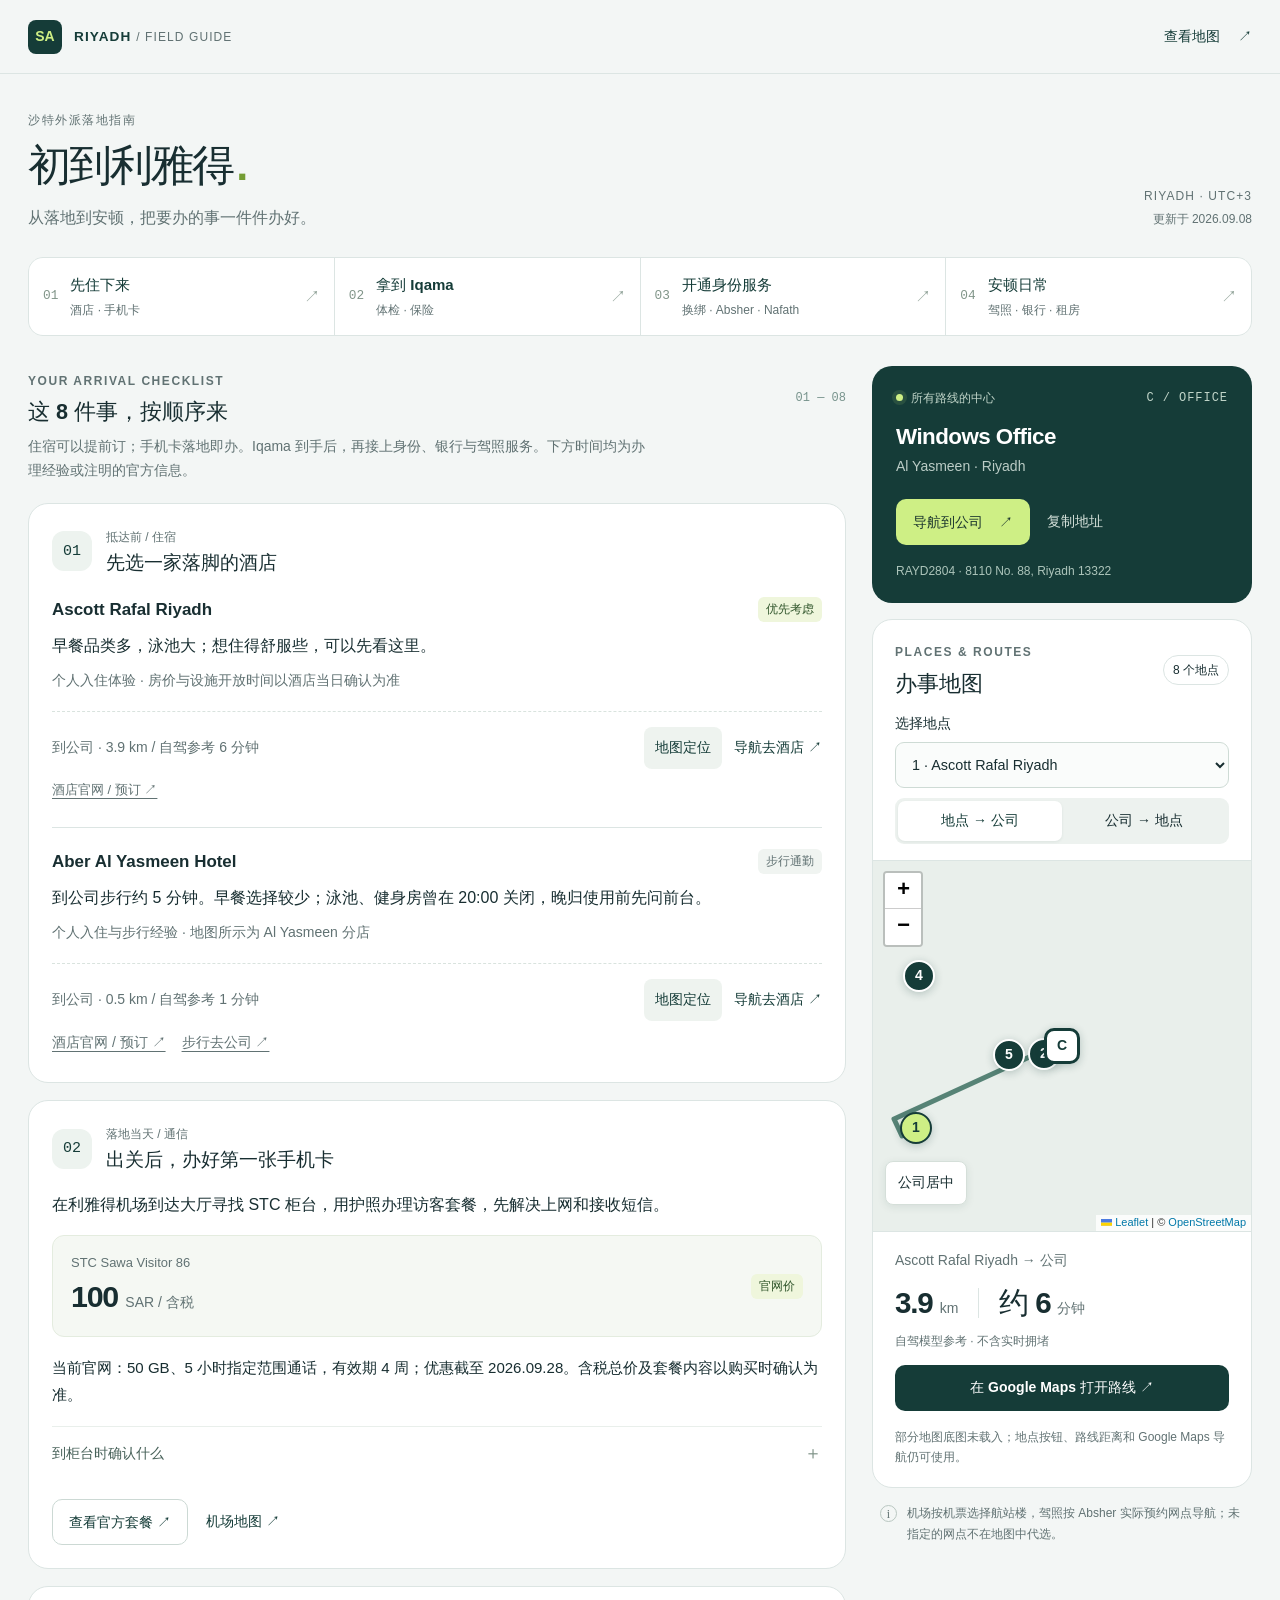
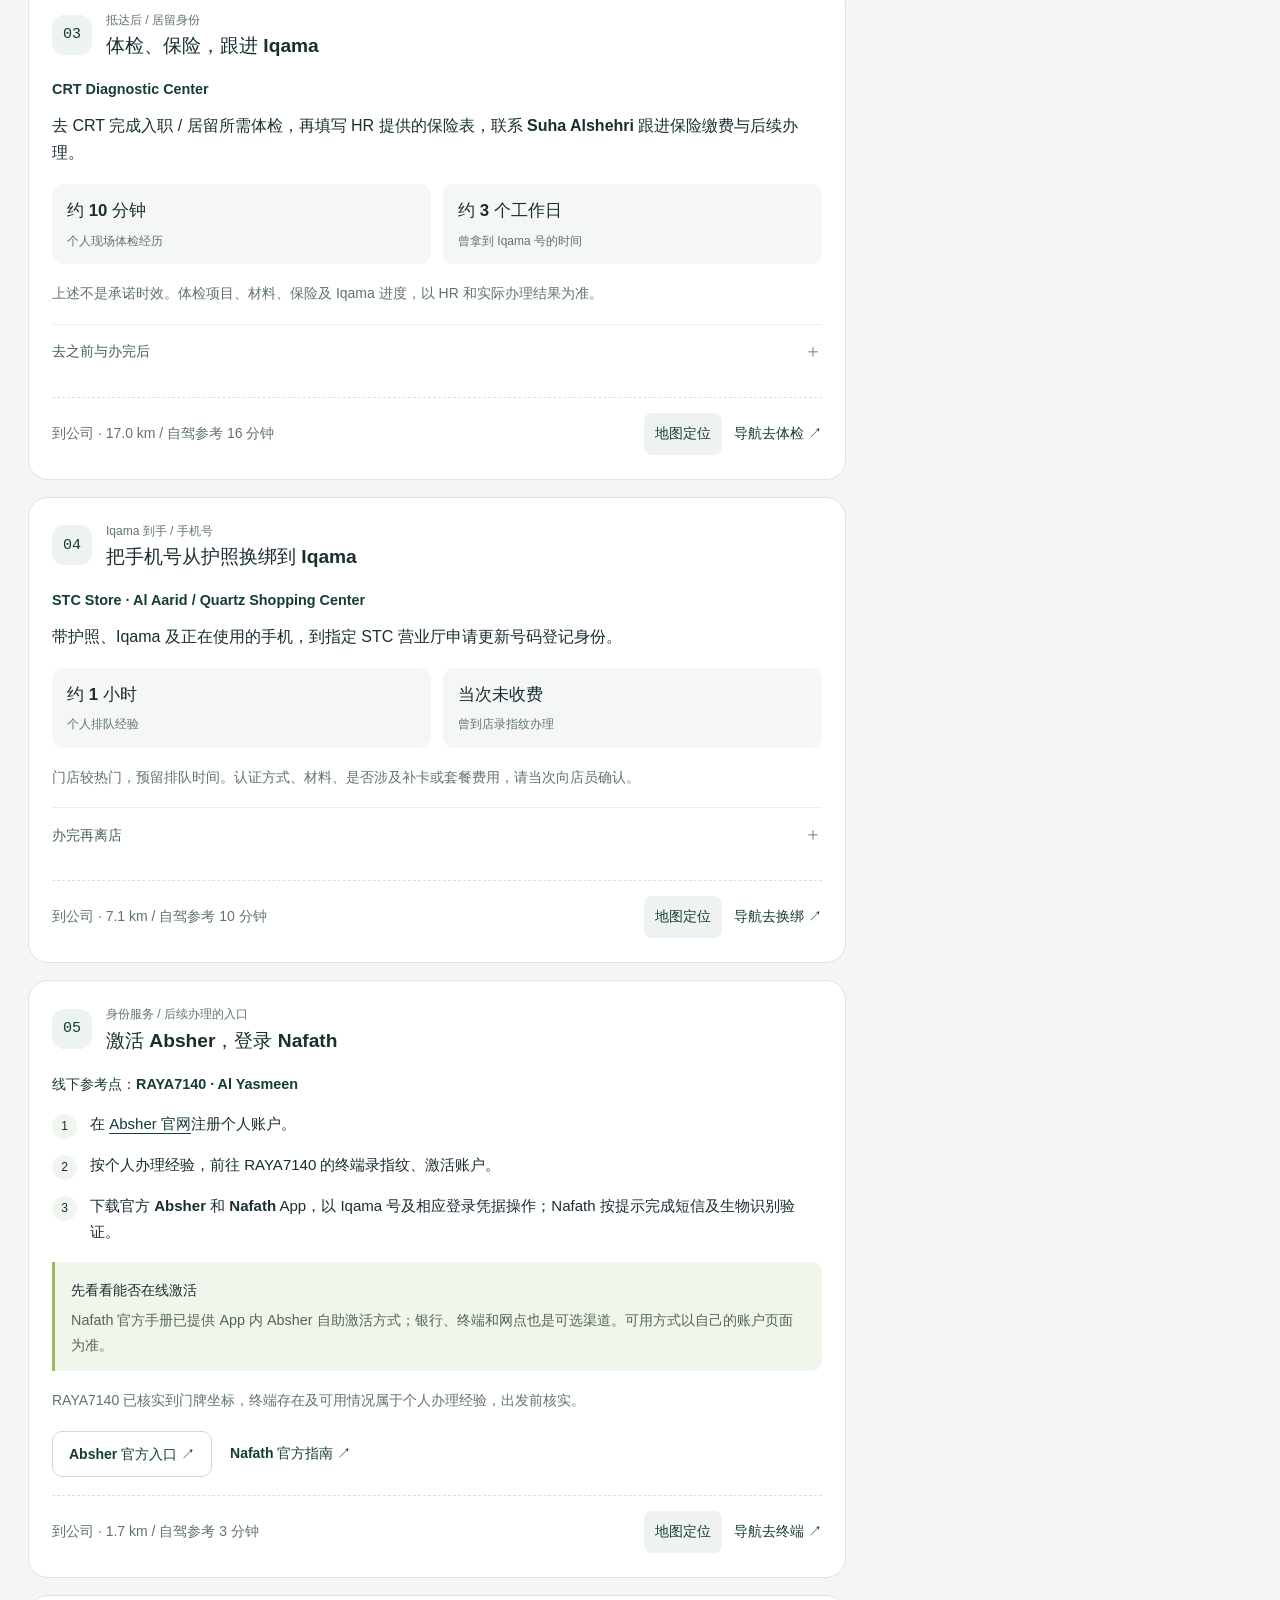
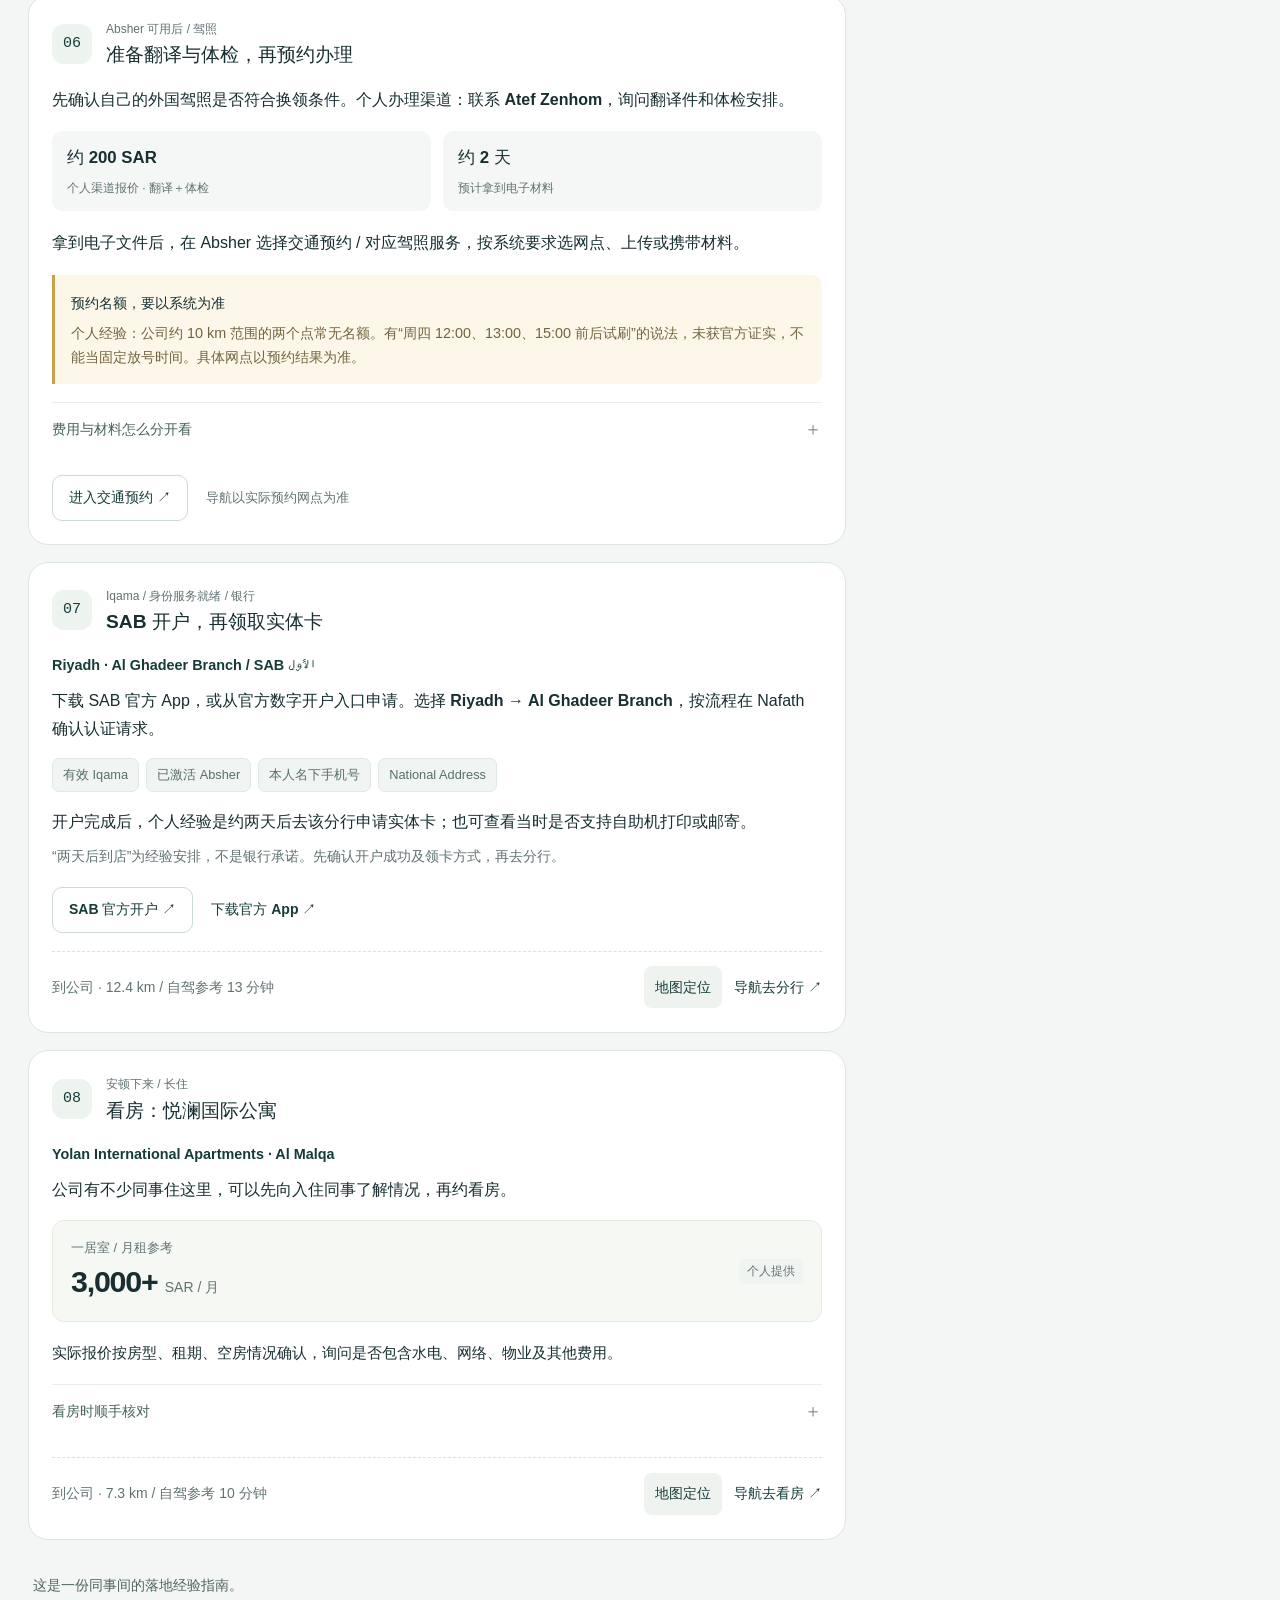
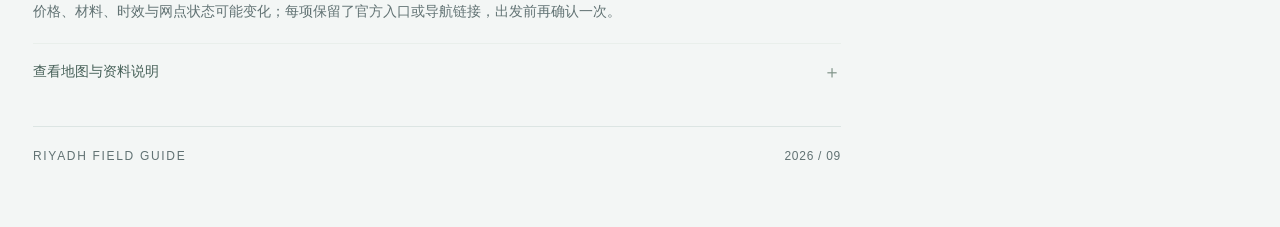
==== saudi-guide/index.html @ 23e387a3 "Add mobile-first Saudi arrival guide with office-centered navigation" ====
<!doctype html>
<html lang="zh-CN">
<head>
  <meta charset="utf-8">
  <meta name="viewport" content="width=device-width, initial-scale=1, viewport-fit=cover">
  <meta name="theme-color" content="#153c38">
  <meta name="description" content="初到利雅得，外派落地办事指南。以 Windows Office 为中心，查酒店、手机卡、Iqama、Absher、驾照、银行和租房，点开地图即可导航。">
  <title>初到利雅得 · 沙特外派落地指南</title>
  <link rel="stylesheet" href="./vendor/leaflet.css">
  <link rel="stylesheet" href="./styles.css?v=20260908a">
  <script src="./vendor/leaflet.js" defer></script>
  <script src="./app.js?v=20260908a" defer></script>
</head>
<body>
  <a class="skip-link" href="#guide">跳到办事清单</a>
  <header class="site-header">
    <a class="brand" href="#top"><span class="brand-mark" aria-hidden="true">SA</span><span>RIYADH <span class="brand-light">/ FIELD GUIDE</span></span></a>
    <a class="header-link" href="#map-section">查看地图 <span aria-hidden="true">↗</span></a>
  </header>

  <main id="top" class="page">
    <div class="page-heading">
      <div><p class="eyebrow">沙特外派落地指南</p><h1>初到利雅得<span class="title-dot">.</span></h1><p class="intro">从落地到安顿，把要办的事一件件办好。</p></div>
      <p class="edition"><span>RIYADH · UTC+3</span><br>更新于 2026.09.08</p>
    </div>

    <nav class="journey" aria-label="按办理阶段跳转">
      <a href="#hotels"><span class="phase-number">01</span><span><strong>先住下来</strong><small>酒店 · 手机卡</small></span><span aria-hidden="true">↗</span></a>
      <a href="#iqama"><span class="phase-number">02</span><span><strong>拿到 Iqama</strong><small>体检 · 保险</small></span><span aria-hidden="true">↗</span></a>
      <a href="#sim"><span class="phase-number">03</span><span><strong>开通身份服务</strong><small>换绑 · Absher · Nafath</small></span><span aria-hidden="true">↗</span></a>
      <a href="#license"><span class="phase-number">04</span><span><strong>安顿日常</strong><small>驾照 · 银行 · 租房</small></span><span aria-hidden="true">↗</span></a>
    </nav>

    <div class="workspace">
      <aside class="map-column" aria-label="地点和导航">
        <section id="office" class="office-card">
          <div class="office-top"><span class="office-label"><span class="office-beacon" aria-hidden="true"></span>所有路线的中心</span><span class="office-code">C / OFFICE</span></div>
          <h2>Windows Office</h2>
          <p>Al Yasmeen · Riyadh</p>
          <div class="office-actions"><a class="button button-lime" href="https://www.google.com/maps/dir/?api=1&amp;destination=24.821698,46.6516289&amp;travelmode=driving" target="_blank" rel="noopener">导航到公司 <span aria-hidden="true">↗</span></a><button class="office-copy" type="button" data-copy-office>复制地址</button></div>
          <p class="office-address">RAYD2804 · 8110 No. 88, Riyadh 13322</p>
        </section>

        <section id="map-section" class="map-panel">
          <div class="section-head"><div><p class="eyebrow">PLACES & ROUTES</p><h2>办事地图</h2></div><span class="pill">8 个地点</span></div>
          <div class="route-controls">
            <label for="place-select">选择地点</label>
            <select id="place-select">
              <option value="ascott">1 · Ascott Rafal Riyadh</option><option value="aber">2 · Aber Al Yasmeen Hotel</option><option value="crt">3 · CRT Diagnostic Center</option><option value="stc">4 · STC Al Aarid 营业厅</option><option value="absher">5 · Absher 终端 / RAYA7140</option><option value="sab">6 · SAB Al Ghadeer Branch</option><option value="yolan">7 · 悦澜国际公寓</option>
            </select>
            <div class="direction-switch" role="group" aria-label="路线方向"><button type="button" data-direction="toOffice" aria-pressed="true">地点 → 公司</button><button type="button" data-direction="fromOffice" aria-pressed="false">公司 → 地点</button></div>
          </div>
          <div class="map-wrap"><div id="map" role="region" aria-label="利雅得办事地点交互地图"><p class="map-fallback">地图正在载入。也可使用下方事项的 Google Maps 导航按钮。</p></div><button type="button" id="map-reset" class="map-reset" aria-label="地图回到公司中心">公司居中</button><button type="button" id="map-drag" class="map-drag" aria-pressed="false">开启地图拖动</button></div>
          <div id="route-detail" class="route-detail" aria-live="polite"><p class="route-caption">Ascott Rafal Riyadh → 公司</p><div class="route-stats"><strong>3.9 <small>km</small></strong><span class="stat-divider"></span><strong>约 6 <small>分钟</small></strong></div><p class="route-model">自驾模型参考 · 不含实时拥堵</p><a class="button button-dark full-width" id="route-link" href="https://www.google.com/maps/dir/?api=1&amp;origin=24.808857,46.626529&amp;destination=24.821698,46.6516289&amp;travelmode=driving" target="_blank" rel="noopener">在 Google Maps 打开路线 ↗</a></div>
          <p class="map-help" id="map-help">点编号可选地点并导航。手机上默认单指上下滑动页面，点“开启地图拖动”后可平移地图。出发前查看实时车程和营业时间。</p>
        </section>
        <div class="map-note"><span aria-hidden="true">i</span><p>机场按机票选择航站楼，驾照按 Absher 实际预约网点导航；未指定的网点不在地图中代选。</p></div>
      </aside>

      <section class="guide-column" id="guide" aria-label="落地办事清单">
        <div class="guide-heading"><div><p class="eyebrow">YOUR ARRIVAL CHECKLIST</p><h2>这 8 件事，按顺序来</h2></div><span class="guide-counter">01 — 08</span></div>
        <p class="guide-note">住宿可以提前订；手机卡落地即办。Iqama 到手后，再接上身份、银行与驾照服务。下方时间均为办理经验或注明的官方信息。</p>

        <article id="hotels" class="task-card">
          <div class="task-title"><span class="task-number">01</span><div><span class="task-stage">抵达前 / 住宿</span><h3>先选一家落脚的酒店</h3></div></div>
          <div class="hotel-option"><div class="place-heading"><h4>Ascott Rafal Riyadh</h4><span class="tag green">优先考虑</span></div><p>早餐品类多，泳池大；想住得舒服些，可以先看这里。</p><p class="experience">个人入住体验 · 房价与设施开放时间以酒店当日确认为准</p><div class="place-footer"><span class="distance" data-distance="ascott">到公司 · 3.9 km / 参考 6 分钟</span><div class="place-buttons"><button type="button" class="map-button" data-map="ascott">地图定位</button><a class="nav-link" data-nav="ascott" href="https://www.google.com/maps/dir/?api=1&amp;origin=24.821698,46.6516289&amp;destination=24.808857,46.626529&amp;travelmode=driving" target="_blank" rel="noopener">导航去酒店 ↗</a></div></div><a class="source-link" href="https://www.discoverasr.com/en/ascott-the-residence/saudi-arabia/ascott-rafal-olaya-riyadh" target="_blank" rel="noopener">酒店官网 / 预订 ↗</a></div>
          <div class="hotel-option"><div class="place-heading"><h4>Aber Al Yasmeen Hotel</h4><span class="tag">步行通勤</span></div><p>到公司步行约 5 分钟。早餐选择较少；泳池、健身房曾在 20:00 关闭，晚归使用前先问前台。</p><p class="experience">个人入住与步行经验 · 地图所示为 Al Yasmeen 分店</p><div class="place-footer"><span class="distance" data-distance="aber">到公司 · 0.5 km / 参考 1 分钟</span><div class="place-buttons"><button type="button" class="map-button" data-map="aber">地图定位</button><a class="nav-link" data-nav="aber" href="https://www.google.com/maps/dir/?api=1&amp;origin=24.821698,46.6516289&amp;destination=24.8204539,46.6484943&amp;travelmode=driving" target="_blank" rel="noopener">导航去酒店 ↗</a></div></div><div class="inline-links"><a class="source-link" href="https://boudl.com/en/hotel/aber-al-yasmin-hotel" target="_blank" rel="noopener">酒店官网 / 预订 ↗</a><a class="source-link" href="https://www.google.com/maps/dir/?api=1&amp;origin=24.8204539,46.6484943&amp;destination=24.821698,46.6516289&amp;travelmode=walking" target="_blank" rel="noopener">步行去公司 ↗</a></div></div>
        </article>

        <article id="arrival" class="task-card">
          <div class="task-title"><span class="task-number">02</span><div><span class="task-stage">落地当天 / 通信</span><h3>出关后，办好第一张手机卡</h3></div></div>
          <p>在利雅得机场到达大厅寻找 STC 柜台，用护照办理访客套餐，先解决上网和接收短信。</p>
          <div class="price-strip"><div><small>STC Sawa Visitor 86</small><strong>100 <span>SAR / 含税</span></strong></div><span class="tag green">官网价</span></div>
          <p class="compact">当前官网：50 GB、5 小时指定范围通话，有效期 4 周；优惠截至 2026.09.28。含税总价及套餐内容以购买时确认为准。</p>
          <details><summary>到柜台时确认什么<span aria-hidden="true">＋</span></summary><div class="detail-body"><ul><li>确认套餐含税总价、有效期和开通时间。</li><li>现场测试上网、短信，保存号码及办理凭证。</li><li>机场柜台位置按实际到达航站楼确认；拿到 Iqama 后还要更新号码登记身份。</li></ul></div></details>
          <div class="card-actions"><a class="button button-outline" href="https://www.stc.com.sa/en/personal/mobile/packages/sawa-ziyara.html" target="_blank" rel="noopener">查看官方套餐 ↗</a><a class="text-link" href="https://www.google.com/maps/search/?api=1&amp;query=King+Khalid+International+Airport" target="_blank" rel="noopener">机场地图 ↗</a></div>
        </article>

        <article id="iqama" class="task-card">
          <div class="task-title"><span class="task-number">03</span><div><span class="task-stage">抵达后 / 居留身份</span><h3>体检、保险，跟进 Iqama</h3></div></div>
          <p class="place-kicker">CRT Diagnostic Center</p>
          <p>去 CRT 完成入职 / 居留所需体检，再填写 HR 提供的保险表，联系 <strong>Suha Alshehri</strong> 跟进保险缴费与后续办理。</p>
          <div class="fact-row"><span><strong>约 10 分钟</strong><small>个人现场体检经历</small></span><span><strong>约 3 个工作日</strong><small>曾拿到 Iqama 号的时间</small></span></div>
          <p class="experience">上述不是承诺时效。体检项目、材料、保险及 Iqama 进度，以 HR 和实际办理结果为准。</p>
          <details><summary>去之前与办完后<span aria-hidden="true">＋</span></summary><div class="detail-body"><ul><li>向 HR 确认指定机构、所需证件及是否有检查前准备要求。</li><li>提交 HR 的保险表后，确认保险缴费与信息登记已完成。</li><li>跟进 Iqama 号码，后续手机号换绑、身份 App、开户都需要它。</li></ul></div></details>
          <div class="place-footer"><span class="distance" data-distance="crt">到公司 · 17.0 km / 参考 16 分钟</span><div class="place-buttons"><button type="button" class="map-button" data-map="crt">地图定位</button><a class="nav-link" data-nav="crt" href="https://www.google.com/maps/dir/?api=1&amp;origin=24.821698,46.6516289&amp;destination=24.7009994,46.6675541&amp;travelmode=driving" target="_blank" rel="noopener">导航去体检 ↗</a></div></div>
        </article>

        <article id="sim" class="task-card">
          <div class="task-title"><span class="task-number">04</span><div><span class="task-stage">Iqama 到手 / 手机号</span><h3>把手机号从护照换绑到 Iqama</h3></div></div>
          <p class="place-kicker">STC Store · Al Aarid / Quartz Shopping Center</p>
          <p>带护照、Iqama 及正在使用的手机，到指定 STC 营业厅申请更新号码登记身份。</p>
          <div class="fact-row"><span><strong>约 1 小时</strong><small>个人排队经验</small></span><span><strong>当次未收费</strong><small>曾到店录指纹办理</small></span></div>
          <p class="experience">门店较热门，预留排队时间。认证方式、材料、是否涉及补卡或套餐费用，请当次向店员确认。</p>
          <details><summary>办完再离店<span aria-hidden="true">＋</span></summary><div class="detail-body"><p>请店员确认原号码已登记到本人 Iqama，并核对原套餐及余额如何保留，测试短信与上网。此网点来自提供的原始地图链接。</p><a class="source-link" href="https://maps.app.goo.gl/fMdSStBDotpZMWPW6?g_st=ic" target="_blank" rel="noopener">查看指定 STC 门店 ↗</a></div></details>
          <div class="place-footer"><span class="distance" data-distance="stc">到公司 · 7.1 km / 参考 10 分钟</span><div class="place-buttons"><button type="button" class="map-button" data-map="stc">地图定位</button><a class="nav-link" data-nav="stc" href="https://www.google.com/maps/dir/?api=1&amp;origin=24.821698,46.6516289&amp;destination=24.8326,46.626995&amp;travelmode=driving" target="_blank" rel="noopener">导航去换绑 ↗</a></div></div>
        </article>

        <article id="identity" class="task-card">
          <div class="task-title"><span class="task-number">05</span><div><span class="task-stage">身份服务 / 后续办理的入口</span><h3>激活 Absher，登录 Nafath</h3></div></div>
          <p class="place-kicker">线下参考点：RAYA7140 · Al Yasmeen</p>
          <ol class="mini-steps"><li><span>1</span><p>在 <a href="https://www.absher.sa/" target="_blank" rel="noopener">Absher 官网</a>注册个人账户。</p></li><li><span>2</span><p>按个人办理经验，前往 RAYA7140 的终端录指纹、激活账户。</p></li><li><span>3</span><p>下载官方 <strong>Absher</strong> 和 <strong>Nafath</strong> App，以 Iqama 号及相应登录凭据操作；Nafath 按提示完成短信及生物识别验证。</p></li></ol>
          <div class="callout"><strong>先看看能否在线激活</strong><p>Nafath 官方手册已提供 App 内 Absher 自助激活方式；银行、终端和网点也是可选渠道。可用方式以自己的账户页面为准。</p></div>
          <p class="experience">RAYA7140 已核实到门牌坐标，终端存在及可用情况属于个人办理经验，出发前核实。</p>
          <div class="card-actions"><a class="button button-outline" href="https://www.absher.sa/" target="_blank" rel="noopener">Absher 官方入口 ↗</a><a class="text-link" href="https://www.iam.gov.sa/guides/userGuideEn.pdf" target="_blank" rel="noopener">Nafath 官方指南 ↗</a></div>
          <div class="place-footer"><span class="distance" data-distance="absher">到公司 · 1.7 km / 参考 3 分钟</span><div class="place-buttons"><button type="button" class="map-button" data-map="absher">地图定位</button><a class="nav-link" data-nav="absher" href="https://www.google.com/maps/dir/?api=1&amp;origin=24.821698,46.6516289&amp;destination=24.8201772,46.6425409&amp;travelmode=driving" target="_blank" rel="noopener">导航去终端 ↗</a></div></div>
        </article>

        <article id="license" class="task-card">
          <div class="task-title"><span class="task-number">06</span><div><span class="task-stage">Absher 可用后 / 驾照</span><h3>准备翻译与体检，再预约办理</h3></div></div>
          <p>先确认自己的外国驾照是否符合换领条件。个人办理渠道：联系 <strong>Atef Zenhom</strong>，询问翻译件和体检安排。</p>
          <div class="fact-row"><span><strong>约 200 SAR</strong><small>个人渠道报价 · 翻译＋体检</small></span><span><strong>约 2 天</strong><small>预计拿到电子材料</small></span></div>
          <p>拿到电子文件后，在 Absher 选择交通预约 / 对应驾照服务，按系统要求选网点、上传或携带材料。</p>
          <div class="callout amber"><strong>预约名额，要以系统为准</strong><p>个人经验：公司约 10 km 范围的两个点常无名额。有“周四 12:00、13:00、15:00 前后试刷”的说法，<strong>未获官方证实</strong>，不能当固定放号时间。具体网点以预约结果为准。</p></div>
          <details><summary>费用与材料怎么分开看<span aria-hidden="true">＋</span></summary><div class="detail-body"><ul><li>私家车驾照政府年费为 40 SAR，2 年期为 80 SAR；与翻译、体检费用分开。</li><li>可通过 SAB 的政府缴费渠道按实际账单缴纳；服务、证件号和年期核对无误后再付。</li><li>翻译机构是否被认可、是否需考试及材料有效期，向受理网点确认。200 SAR / 2 天是个人渠道信息，不是官方统一收费或时限。</li></ul><a class="source-link" href="https://www.moi.gov.sa/wps/wcm/connect/d7325b50-34ac-4bcc-a842-5eafacb4a8c6/rt_policy.pdf?CVID=lDGuFnz&amp;MOD=AJPERES" target="_blank" rel="noopener">内政部官方驾照费表 ↗</a></div></details>
          <div class="card-actions"><a class="button button-outline" href="https://www.absher.sa/wps/portal/traffic/Home/tf-book-appointment/" target="_blank" rel="noopener">进入交通预约 ↗</a><span class="minor">导航以实际预约网点为准</span></div>
        </article>

        <article id="bank" class="task-card">
          <div class="task-title"><span class="task-number">07</span><div><span class="task-stage">Iqama / 身份服务就绪 / 银行</span><h3>SAB 开户，再领取实体卡</h3></div></div>
          <p class="place-kicker">Riyadh · Al Ghadeer Branch / SAB الأول</p>
          <p>下载 SAB 官方 App，或从官方数字开户入口申请。选择 <strong>Riyadh → Al Ghadeer Branch</strong>，按流程在 Nafath 确认认证请求。</p>
          <div class="requirements"><span>有效 Iqama</span><span>已激活 Absher</span><span>本人名下手机号</span><span>National Address</span></div>
          <p>开户完成后，个人经验是约两天后去该分行申请实体卡；也可查看当时是否支持自助机打印或邮寄。</p>
          <p class="experience">“两天后到店”为经验安排，不是银行承诺。先确认开户成功及领卡方式，再去分行。</p>
          <div class="card-actions"><a class="button button-outline" href="https://www.sab.com/en/personal/ways-to-bank/e-account-opening/" target="_blank" rel="noopener">SAB 官方开户 ↗</a><a class="text-link" href="https://www.sab.com/en/personal/ways-to-bank/sab-mobile/" target="_blank" rel="noopener">下载官方 App ↗</a></div>
          <div class="place-footer"><span class="distance" data-distance="sab">到公司 · 12.4 km / 参考 13 分钟</span><div class="place-buttons"><button type="button" class="map-button" data-map="sab">地图定位</button><a class="nav-link" data-nav="sab" href="https://www.google.com/maps/dir/?api=1&amp;origin=24.821698,46.6516289&amp;destination=24.7788942,46.6633405&amp;travelmode=driving" target="_blank" rel="noopener">导航去分行 ↗</a></div></div>
        </article>

        <article id="rent" class="task-card">
          <div class="task-title"><span class="task-number">08</span><div><span class="task-stage">安顿下来 / 长住</span><h3>看房：悦澜国际公寓</h3></div></div>
          <p class="place-kicker">Yolan International Apartments · Al Malqa</p>
          <p>公司有不少同事住这里，可以先向入住同事了解情况，再约看房。</p>
          <div class="price-strip"><div><small>一居室 / 月租参考</small><strong>3,000+ <span>SAR / 月</span></strong></div><span class="tag">个人提供</span></div>
          <p class="compact">实际报价按房型、租期、空房情况确认，询问是否包含水电、网络、物业及其他费用。</p>
          <details><summary>看房时顺手核对<span aria-hidden="true">＋</span></summary><div class="detail-body"><p>看真实房间与通勤路线；确认押金、付款周期、退租规则和维修联系人。可先向住在这里的同事了解使用体验。</p></div></details>
          <div class="place-footer"><span class="distance" data-distance="yolan">到公司 · 7.3 km / 参考 10 分钟</span><div class="place-buttons"><button type="button" class="map-button" data-map="yolan">地图定位</button><a class="nav-link" data-nav="yolan" href="https://www.google.com/maps/dir/?api=1&amp;origin=24.821698,46.6516289&amp;destination=24.803,46.59625&amp;travelmode=driving" target="_blank" rel="noopener">导航去看房 ↗</a></div></div>
        </article>

        <footer class="guide-footer"><p><strong>这是一份同事间的落地经验指南。</strong><br>价格、材料、时效与网点状态可能变化；每项保留了官方入口或导航链接，出发前再确认一次。</p><details><summary>查看地图与资料说明<span aria-hidden="true">＋</span></summary><div class="detail-body"><p>地点根据提供的 Google Maps 收藏、STC 原始链接、酒店及银行官方资料核实。公司使用 Windows Office 收藏实体位置，并非旧团建出发定位。</p><p>距离与路线基于 OpenStreetMap / OSRM，于 2026.09.08 计算；为道路模型参考，不是 Google 实时交通数据，不含排队、停车和进出建筑时间。道路单行和掉头会导致往返距离不同。</p><p>机场航站楼与驾照预约网点尚未指定，因此保留对应查询入口。</p><div class="inline-links"><a href="https://www.openstreetmap.org/copyright" target="_blank" rel="noopener">OpenStreetMap</a><a href="https://project-osrm.org/" target="_blank" rel="noopener">OSRM</a><a href="https://www.sab.com/en/personal/ways-to-bank/handicap-branches/" target="_blank" rel="noopener">SAB 分行资料</a></div></div></details><p class="footer-sign">RIYADH FIELD GUIDE <span>2026 / 09</span></p></footer>
      </section>
    </div>
  </main>
  <nav class="mobile-dock" aria-label="手机快捷导航"><a href="#guide"><span aria-hidden="true">≡</span>办事清单</a><a href="#map-section"><span aria-hidden="true">⌖</span>地点地图</a><a href="https://www.google.com/maps/dir/?api=1&amp;destination=24.821698,46.6516289&amp;travelmode=driving" target="_blank" rel="noopener"><span aria-hidden="true">↗</span>导航回公司</a></nav>
  <div id="toast" class="toast" role="status" hidden></div>
</body>
</html>
---- saudi-guide/vendor/leaflet.css ----
/* required styles */

.leaflet-pane,
.leaflet-tile,
.leaflet-marker-icon,
.leaflet-marker-shadow,
.leaflet-tile-container,
.leaflet-pane > svg,
.leaflet-pane > canvas,
.leaflet-zoom-box,
.leaflet-image-layer,
.leaflet-layer {
	position: absolute;
	left: 0;
	top: 0;
	}
.leaflet-container {
	overflow: hidden;
	}
.leaflet-tile,
.leaflet-marker-icon,
.leaflet-marker-shadow {
	-webkit-user-select: none;
	   -moz-user-select: none;
	        user-select: none;
	  -webkit-user-drag: none;
	}
/* Prevents IE11 from highlighting tiles in blue */
.leaflet-tile::selection {
	background: transparent;
}
/* Safari renders non-retina tile on retina better with this, but Chrome is worse */
.leaflet-safari .leaflet-tile {
	image-rendering: -webkit-optimize-contrast;
	}
/* hack that prevents hw layers "stretching" when loading new tiles */
.leaflet-safari .leaflet-tile-container {
	width: 1600px;
	height: 1600px;
	-webkit-transform-origin: 0 0;
	}
.leaflet-marker-icon,
.leaflet-marker-shadow {
	display: block;
	}
/* .leaflet-container svg: reset svg max-width decleration shipped in Joomla! (joomla.org) 3.x */
/* .leaflet-container img: map is broken in FF if you have max-width: 100% on tiles */
.leaflet-container .leaflet-overlay-pane svg {
	max-width: none !important;
	max-height: none !important;
	}
.leaflet-container .leaflet-marker-pane img,
.leaflet-container .leaflet-shadow-pane img,
.leaflet-container .leaflet-tile-pane img,
.leaflet-container img.leaflet-image-layer,
.leaflet-container .leaflet-tile {
	max-width: none !important;
	max-height: none !important;
	width: auto;
	padding: 0;
	}

.leaflet-container img.leaflet-tile {
	/* See: https://bugs.chromium.org/p/chromium/issues/detail?id=600120 */
	mix-blend-mode: plus-lighter;
}

.leaflet-container.leaflet-touch-zoom {
	-ms-touch-action: pan-x pan-y;
	touch-action: pan-x pan-y;
	}
.leaflet-container.leaflet-touch-drag {
	-ms-touch-action: pinch-zoom;
	/* Fallback for FF which doesn't support pinch-zoom */
	touch-action: none;
	touch-action: pinch-zoom;
}
.leaflet-container.leaflet-touch-drag.leaflet-touch-zoom {
	-ms-touch-action: none;
	touch-action: none;
}
.leaflet-container {
	-webkit-tap-highlight-color: transparent;
}
.leaflet-container a {
	-webkit-tap-highlight-color: rgba(51, 181, 229, 0.4);
}
.leaflet-tile {
	filter: inherit;
	visibility: hidden;
	}
.leaflet-tile-loaded {
	visibility: inherit;
	}
.leaflet-zoom-box {
	width: 0;
	height: 0;
	-moz-box-sizing: border-box;
	     box-sizing: border-box;
	z-index: 800;
	}
/* workaround for https://bugzilla.mozilla.org/show_bug.cgi?id=888319 */
.leaflet-overlay-pane svg {
	-moz-user-select: none;
	}

.leaflet-pane         { z-index: 400; }

.leaflet-tile-pane    { z-index: 200; }
.leaflet-overlay-pane { z-index: 400; }
.leaflet-shadow-pane  { z-index: 500; }
.leaflet-marker-pane  { z-index: 600; }
.leaflet-tooltip-pane   { z-index: 650; }
.leaflet-popup-pane   { z-index: 700; }

.leaflet-map-pane canvas { z-index: 100; }
.leaflet-map-pane svg    { z-index: 200; }

.leaflet-vml-shape {
	width: 1px;
	height: 1px;
	}
.lvml {
	behavior: url(#default#VML);
	display: inline-block;
	position: absolute;
	}


/* control positioning */

.leaflet-control {
	position: relative;
	z-index: 800;
	pointer-events: visiblePainted; /* IE 9-10 doesn't have auto */
	pointer-events: auto;
	}
.leaflet-top,
.leaflet-bottom {
	position: absolute;
	z-index: 1000;
	pointer-events: none;
	}
.leaflet-top {
	top: 0;
	}
.leaflet-right {
	right: 0;
	}
.leaflet-bottom {
	bottom: 0;
	}
.leaflet-left {
	left: 0;
	}
.leaflet-control {
	float: left;
	clear: both;
	}
.leaflet-right .leaflet-control {
	float: right;
	}
.leaflet-top .leaflet-control {
	margin-top: 10px;
	}
.leaflet-bottom .leaflet-control {
	margin-bottom: 10px;
	}
.leaflet-left .leaflet-control {
	margin-left: 10px;
	}
.leaflet-right .leaflet-control {
	margin-right: 10px;
	}


/* zoom and fade animations */

.leaflet-fade-anim .leaflet-popup {
	opacity: 0;
	-webkit-transition: opacity 0.2s linear;
	   -moz-transition: opacity 0.2s linear;
	        transition: opacity 0.2s linear;
	}
.leaflet-fade-anim .leaflet-map-pane .leaflet-popup {
	opacity: 1;
	}
.leaflet-zoom-animated {
	-webkit-transform-origin: 0 0;
	    -ms-transform-origin: 0 0;
	        transform-origin: 0 0;
	}
svg.leaflet-zoom-animated {
	will-change: transform;
}

.leaflet-zoom-anim .leaflet-zoom-animated {
	-webkit-transition: -webkit-transform 0.25s cubic-bezier(0,0,0.25,1);
	   -moz-transition:    -moz-transform 0.25s cubic-bezier(0,0,0.25,1);
	        transition:         transform 0.25s cubic-bezier(0,0,0.25,1);
	}
.leaflet-zoom-anim .leaflet-tile,
.leaflet-pan-anim .leaflet-tile {
	-webkit-transition: none;
	   -moz-transition: none;
	        transition: none;
	}

.leaflet-zoom-anim .leaflet-zoom-hide {
	visibility: hidden;
	}


/* cursors */

.leaflet-interactive {
	cursor: pointer;
	}
.leaflet-grab {
	cursor: -webkit-grab;
	cursor:    -moz-grab;
	cursor:         grab;
	}
.leaflet-crosshair,
.leaflet-crosshair .leaflet-interactive {
	cursor: crosshair;
	}
.leaflet-popup-pane,
.leaflet-control {
	cursor: auto;
	}
.leaflet-dragging .leaflet-grab,
.leaflet-dragging .leaflet-grab .leaflet-interactive,
.leaflet-dragging .leaflet-marker-draggable {
	cursor: move;
	cursor: -webkit-grabbing;
	cursor:    -moz-grabbing;
	cursor:         grabbing;
	}

/* marker & overlays interactivity */
.leaflet-marker-icon,
.leaflet-marker-shadow,
.leaflet-image-layer,
.leaflet-pane > svg path,
.leaflet-tile-container {
	pointer-events: none;
	}

.leaflet-marker-icon.leaflet-interactive,
.leaflet-image-layer.leaflet-interactive,
.leaflet-pane > svg path.leaflet-interactive,
svg.leaflet-image-layer.leaflet-interactive path {
	pointer-events: visiblePainted; /* IE 9-10 doesn't have auto */
	pointer-events: auto;
	}

/* visual tweaks */

.leaflet-container {
	background: #ddd;
	outline-offset: 1px;
	}
.leaflet-container a {
	color: #0078A8;
	}
.leaflet-zoom-box {
	border: 2px dotted #38f;
	background: rgba(255,255,255,0.5);
	}


/* general typography */
.leaflet-container {
	font-family: "Helvetica Neue", Arial, Helvetica, sans-serif;
	font-size: 12px;
	font-size: 0.75rem;
	line-height: 1.5;
	}


/* general toolbar styles */

.leaflet-bar {
	box-shadow: 0 1px 5px rgba(0,0,0,0.65);
	border-radius: 4px;
	}
.leaflet-bar a {
	background-color: #fff;
	border-bottom: 1px solid #ccc;
	width: 26px;
	height: 26px;
	line-height: 26px;
	display: block;
	text-align: center;
	text-decoration: none;
	color: black;
	}
.leaflet-bar a,
.leaflet-control-layers-toggle {
	background-position: 50% 50%;
	background-repeat: no-repeat;
	display: block;
	}
.leaflet-bar a:hover,
.leaflet-bar a:focus {
	background-color: #f4f4f4;
	}
.leaflet-bar a:first-child {
	border-top-left-radius: 4px;
	border-top-right-radius: 4px;
	}
.leaflet-bar a:last-child {
	border-bottom-left-radius: 4px;
	border-bottom-right-radius: 4px;
	border-bottom: none;
	}
.leaflet-bar a.leaflet-disabled {
	cursor: default;
	background-color: #f4f4f4;
	color: #bbb;
	}

.leaflet-touch .leaflet-bar a {
	width: 30px;
	height: 30px;
	line-height: 30px;
	}
.leaflet-touch .leaflet-bar a:first-child {
	border-top-left-radius: 2px;
	border-top-right-radius: 2px;
	}
.leaflet-touch .leaflet-bar a:last-child {
	border-bottom-left-radius: 2px;
	border-bottom-right-radius: 2px;
	}

/* zoom control */

.leaflet-control-zoom-in,
.leaflet-control-zoom-out {
	font: bold 18px 'Lucida Console', Monaco, monospace;
	text-indent: 1px;
	}

.leaflet-touch .leaflet-control-zoom-in, .leaflet-touch .leaflet-control-zoom-out  {
	font-size: 22px;
	}


/* layers control */

.leaflet-control-layers {
	box-shadow: 0 1px 5px rgba(0,0,0,0.4);
	background: #fff;
	border-radius: 5px;
	}
.leaflet-control-layers-toggle {
	background-image: url(images/layers.png);
	width: 36px;
	height: 36px;
	}
.leaflet-retina .leaflet-control-layers-toggle {
	background-image: url(images/layers-2x.png);
	background-size: 26px 26px;
	}
.leaflet-touch .leaflet-control-layers-toggle {
	width: 44px;
	height: 44px;
	}
.leaflet-control-layers .leaflet-control-layers-list,
.leaflet-control-layers-expanded .leaflet-control-layers-toggle {
	display: none;
	}
.leaflet-control-layers-expanded .leaflet-control-layers-list {
	display: block;
	position: relative;
	}
.leaflet-control-layers-expanded {
	padding: 6px 10px 6px 6px;
	color: #333;
	background: #fff;
	}
.leaflet-control-layers-scrollbar {
	overflow-y: scroll;
	overflow-x: hidden;
	padding-right: 5px;
	}
.leaflet-control-layers-selector {
	margin-top: 2px;
	position: relative;
	top: 1px;
	}
.leaflet-control-layers label {
	display: block;
	font-size: 13px;
	font-size: 1.08333em;
	}
.leaflet-control-layers-separator {
	height: 0;
	border-top: 1px solid #ddd;
	margin: 5px -10px 5px -6px;
	}

/* Default icon URLs */
.leaflet-default-icon-path { /* used only in path-guessing heuristic, see L.Icon.Default */
	background-image: url(images/marker-icon.png);
	}


/* attribution and scale controls */

.leaflet-container .leaflet-control-attribution {
	background: #fff;
	background: rgba(255, 255, 255, 0.8);
	margin: 0;
	}
.leaflet-control-attribution,
.leaflet-control-scale-line {
	padding: 0 5px;
	color: #333;
	line-height: 1.4;
	}
.leaflet-control-attribution a {
	text-decoration: none;
	}
.leaflet-control-attribution a:hover,
.leaflet-control-attribution a:focus {
	text-decoration: underline;
	}
.leaflet-attribution-flag {
	display: inline !important;
	vertical-align: baseline !important;
	width: 1em;
	height: 0.6669em;
	}
.leaflet-left .leaflet-control-scale {
	margin-left: 5px;
	}
.leaflet-bottom .leaflet-control-scale {
	margin-bottom: 5px;
	}
.leaflet-control-scale-line {
	border: 2px solid #777;
	border-top: none;
	line-height: 1.1;
	padding: 2px 5px 1px;
	white-space: nowrap;
	-moz-box-sizing: border-box;
	     box-sizing: border-box;
	background: rgba(255, 255, 255, 0.8);
	text-shadow: 1px 1px #fff;
	}
.leaflet-control-scale-line:not(:first-child) {
	border-top: 2px solid #777;
	border-bottom: none;
	margin-top: -2px;
	}
.leaflet-control-scale-line:not(:first-child):not(:last-child) {
	border-bottom: 2px solid #777;
	}

.leaflet-touch .leaflet-control-attribution,
.leaflet-touch .leaflet-control-layers,
.leaflet-touch .leaflet-bar {
	box-shadow: none;
	}
.leaflet-touch .leaflet-control-layers,
.leaflet-touch .leaflet-bar {
	border: 2px solid rgba(0,0,0,0.2);
	background-clip: padding-box;
	}


/* popup */

.leaflet-popup {
	position: absolute;
	text-align: center;
	margin-bottom: 20px;
	}
.leaflet-popup-content-wrapper {
	padding: 1px;
	text-align: left;
	border-radius: 12px;
	}
.leaflet-popup-content {
	margin: 13px 24px 13px 20px;
	line-height: 1.3;
	font-size: 13px;
	font-size: 1.08333em;
	min-height: 1px;
	}
.leaflet-popup-content p {
	margin: 17px 0;
	margin: 1.3em 0;
	}
.leaflet-popup-tip-container {
	width: 40px;
	height: 20px;
	position: absolute;
	left: 50%;
	margin-top: -1px;
	margin-left: -20px;
	overflow: hidden;
	pointer-events: none;
	}
.leaflet-popup-tip {
	width: 17px;
	height: 17px;
	padding: 1px;

	margin: -10px auto 0;
	pointer-events: auto;

	-webkit-transform: rotate(45deg);
	   -moz-transform: rotate(45deg);
	    -ms-transform: rotate(45deg);
	        transform: rotate(45deg);
	}
.leaflet-popup-content-wrapper,
.leaflet-popup-tip {
	background: white;
	color: #333;
	box-shadow: 0 3px 14px rgba(0,0,0,0.4);
	}
.leaflet-container a.leaflet-popup-close-button {
	position: absolute;
	top: 0;
	right: 0;
	border: none;
	text-align: center;
	width: 24px;
	height: 24px;
	font: 16px/24px Tahoma, Verdana, sans-serif;
	color: #757575;
	text-decoration: none;
	background: transparent;
	}
.leaflet-container a.leaflet-popup-close-button:hover,
.leaflet-container a.leaflet-popup-close-button:focus {
	color: #585858;
	}
.leaflet-popup-scrolled {
	overflow: auto;
	}

.leaflet-oldie .leaflet-popup-content-wrapper {
	-ms-zoom: 1;
	}
.leaflet-oldie .leaflet-popup-tip {
	width: 24px;
	margin: 0 auto;

	-ms-filter: "progid:DXImageTransform.Microsoft.Matrix(M11=0.70710678, M12=0.70710678, M21=-0.70710678, M22=0.70710678)";
	filter: progid:DXImageTransform.Microsoft.Matrix(M11=0.70710678, M12=0.70710678, M21=-0.70710678, M22=0.70710678);
	}

.leaflet-oldie .leaflet-control-zoom,
.leaflet-oldie .leaflet-control-layers,
.leaflet-oldie .leaflet-popup-content-wrapper,
.leaflet-oldie .leaflet-popup-tip {
	border: 1px solid #999;
	}


/* div icon */

.leaflet-div-icon {
	background: #fff;
	border: 1px solid #666;
	}


/* Tooltip */
/* Base styles for the element that has a tooltip */
.leaflet-tooltip {
	position: absolute;
	padding: 6px;
	background-color: #fff;
	border: 1px solid #fff;
	border-radius: 3px;
	color: #222;
	white-space: nowrap;
	-webkit-user-select: none;
	-moz-user-select: none;
	-ms-user-select: none;
	user-select: none;
	pointer-events: none;
	box-shadow: 0 1px 3px rgba(0,0,0,0.4);
	}
.leaflet-tooltip.leaflet-interactive {
	cursor: pointer;
	pointer-events: auto;
	}
.leaflet-tooltip-top:before,
.leaflet-tooltip-bottom:before,
.leaflet-tooltip-left:before,
.leaflet-tooltip-right:before {
	position: absolute;
	pointer-events: none;
	border: 6px solid transparent;
	background: transparent;
	content: "";
	}

/* Directions */

.leaflet-tooltip-bottom {
	margin-top: 6px;
}
.leaflet-tooltip-top {
	margin-top: -6px;
}
.leaflet-tooltip-bottom:before,
.leaflet-tooltip-top:before {
	left: 50%;
	margin-left: -6px;
	}
.leaflet-tooltip-top:before {
	bottom: 0;
	margin-bottom: -12px;
	border-top-color: #fff;
	}
.leaflet-tooltip-bottom:before {
	top: 0;
	margin-top: -12px;
	margin-left: -6px;
	border-bottom-color: #fff;
	}
.leaflet-tooltip-left {
	margin-left: -6px;
}
.leaflet-tooltip-right {
	margin-left: 6px;
}
.leaflet-tooltip-left:before,
.leaflet-tooltip-right:before {
	top: 50%;
	margin-top: -6px;
	}
.leaflet-tooltip-left:before {
	right: 0;
	margin-right: -12px;
	border-left-color: #fff;
	}
.leaflet-tooltip-right:before {
	left: 0;
	margin-left: -12px;
	border-right-color: #fff;
	}

/* Printing */

@media print {
	/* Prevent printers from removing background-images of controls. */
	.leaflet-control {
		-webkit-print-color-adjust: exact;
		print-color-adjust: exact;
		}
	}
---- saudi-guide/styles.css ----
:root{--ink:#182e31;--muted:#617273;--green:#153c38;--accent:#ceef85;--line:#dce5e3;--paper:#f3f6f5;--white:#fff;--radius:20px;font-family:-apple-system,BlinkMacSystemFont,"Segoe UI","PingFang SC","Microsoft YaHei",sans-serif;color:var(--ink);background:var(--paper);font-size:16px;font-synthesis:none}
*{box-sizing:border-box}html{scroll-behavior:smooth;scroll-padding-top:90px}body{margin:0;line-height:1.7}button,input,select{font:inherit}button,a,select{-webkit-tap-highlight-color:transparent}button,select{cursor:pointer}a{color:var(--green);text-underline-offset:4px}button{color:inherit}button:focus-visible,a:focus-visible,select:focus-visible,summary:focus-visible{outline:3px solid #709b27;outline-offset:4px}button:disabled{cursor:default;opacity:.5}button{touch-action:manipulation}h1,h2,h3,h4,p{margin:0}h1,h2,h3,h4{line-height:1.3}h2{font-size:1.35rem}h3{font-size:1.2rem}h4{font-size:1.06rem}p+p{margin-top:10px}strong{font-weight:650}small{font-size:.875rem}a,button,select{transition:background .16s,color .16s,box-shadow .16s}section,article{scroll-margin-top:90px}.skip-link{position:fixed;left:12px;top:-80px;padding:10px 18px;background:#fff;z-index:9999}.skip-link:focus{top:10px}
.site-header{height:74px;display:flex;align-items:center;justify-content:space-between;padding:0 max(28px,calc((100vw - 1240px)/2));border-bottom:1px solid var(--line);background:rgba(243,246,245,.96);position:sticky;top:0;z-index:1100;backdrop-filter:blur(15px)}.brand{display:flex;align-items:center;gap:12px;font-weight:700;letter-spacing:.08em;font-size:.85rem;text-decoration:none}.brand-mark{width:34px;height:34px;display:grid;place-items:center;background:var(--green);color:var(--accent);border-radius:8px;font-size:.875rem;letter-spacing:0}.brand-light{color:var(--muted);font-weight:400}.header-link{text-decoration:none;font-size:.875rem;padding:10px 0}.header-link span{margin-left:14px}.page{max-width:1240px;padding:36px 0 60px;margin:auto}.page-heading{display:flex;align-items:flex-end;justify-content:space-between;margin-bottom:26px}.eyebrow{font-size:.75rem;color:var(--muted);letter-spacing:.13em;font-weight:650;margin-bottom:7px}h1{font-size:2.7rem;font-weight:700;letter-spacing:-.045em}.title-dot{color:#749d33;margin-left:3px}.intro{font-size:1rem;color:var(--muted);margin-top:10px}.edition{text-align:right;font-size:.75rem;line-height:1.9;color:var(--muted);font-variant-numeric:tabular-nums}.edition span{letter-spacing:.09em}.journey{display:grid;grid-template-columns:repeat(4,1fr);gap:1px;border:1px solid var(--line);border-radius:15px;overflow:hidden;background:var(--line);margin-bottom:30px}.journey a{padding:16px 20px;display:flex;gap:12px;align-items:center;background:var(--white);text-decoration:none}.journey a:hover{background:#edf4df}.journey a>span:last-child{margin-left:auto;color:#91a399}.phase-number{font-family:ui-monospace,SFMono-Regular,monospace;font-size:.8rem;color:#819589}.journey strong{display:block;font-size:.94rem}.journey small{display:block;color:var(--muted);font-size:.75rem;margin-top:3px}.workspace{display:grid;grid-template-columns:minmax(0,1fr) 420px;gap:34px;align-items:start}.map-column{grid-column:2;grid-row:1;position:sticky;top:100px}.guide-column{grid-column:1;grid-row:1;min-width:0}.guide-heading{display:flex;align-items:center;justify-content:space-between;margin:5px 0 9px}.guide-counter{color:#77938c;font-family:ui-monospace,SFMono-Regular,monospace;font-size:.75rem}.guide-note{color:var(--muted);font-size:.875rem;margin-bottom:20px;max-width:620px}
.office-card{background:var(--green);color:#fff;border-radius:var(--radius);padding:22px 24px;margin-bottom:16px;position:relative;overflow:hidden}.office-top{display:flex;align-items:center;justify-content:space-between;margin-bottom:14px;color:#c1d5c9;font-size:.75rem}.office-label{display:flex;gap:8px;align-items:center}.office-code{font-family:ui-monospace,monospace;letter-spacing:.08em}.office-beacon{width:7px;height:7px;background:var(--accent);border-radius:50%;box-shadow:0 0 0 4px #ceef851b}.office-card h2{font-size:1.4rem;letter-spacing:-.025em}.office-card>p{color:#bbccc6;font-size:.875rem;margin-top:4px}.office-actions{display:flex;align-items:center;gap:17px;margin-top:20px}.office-copy{border:0;background:transparent;padding:10px 0;color:#d5e1da;font-size:.875rem}.office-card .office-address{font-size:.75rem;margin-top:16px;color:#adc5bb}.button{border:1px solid transparent;border-radius:10px;padding:11px 16px;min-height:46px;display:inline-flex;align-items:center;justify-content:center;gap:16px;font-size:.875rem;line-height:1.45;text-decoration:none;font-weight:600}.button-lime{background:var(--accent);color:#1b352e}.button-lime:hover{background:#dff3b6}.button-dark{background:var(--green);color:#fff}.button-dark:hover{background:#246159}.button-outline{background:#fff;border-color:#ccd9d4;color:var(--green)}.button-outline:hover{background:#f1f6ee}.full-width{width:100%}
.map-panel{background:#fff;border:1px solid var(--line);border-radius:var(--radius);overflow:hidden}.section-head{display:flex;justify-content:space-between;align-items:center;padding:22px 22px 14px}.pill{font-size:.75rem;padding:4px 9px;border-radius:99px;border:1px solid var(--line);white-space:nowrap}.route-controls{padding:0 22px 16px}.route-controls label{font-size:.875rem;display:block;margin-bottom:6px}.route-controls select{width:100%;min-height:46px;border:1px solid #cedbd5;background:#fafcfb;color:var(--ink);border-radius:9px;padding:10px 35px 10px 12px;font-size:.9rem;max-width:100%}.direction-switch{margin-top:10px;display:grid;grid-template-columns:1fr 1fr;background:#edf2ef;padding:3px;border-radius:9px}.direction-switch button{font-size:.875rem;border:0;border-radius:7px;background:transparent;min-height:40px}.direction-switch button[aria-pressed=true]{background:#fff;box-shadow:0 1px 3px #153c3814;color:var(--green);font-weight:650}.map-wrap{position:relative;border-top:1px solid var(--line);border-bottom:1px solid var(--line)}#map{height:330px;width:100%;background:#e9efeb;z-index:0}.map-fallback{padding:36px 26px;color:var(--muted);font-size:.875rem}.map-reset{position:absolute;bottom:26px;left:12px;z-index:500;background:white;border:1px solid #d5dfd9;padding:9px 12px;border-radius:8px;font-size:.875rem;box-shadow:0 2px 8px #163c3818}.route-detail{padding:18px 22px 10px}.route-caption{font-size:.875rem;color:var(--muted);line-height:1.45}.route-stats{display:flex;align-items:center;gap:20px;margin-top:8px}.route-stats strong{font-size:1.85rem;font-weight:650;font-variant-numeric:tabular-nums;letter-spacing:-.04em}.route-stats small{font-size:.875rem;font-weight:400;letter-spacing:0;color:var(--muted)}.stat-divider{height:30px;width:1px;background:var(--line)}.route-model{font-size:.75rem;color:var(--muted);margin:3px 0 13px}.map-help{color:var(--muted);font-size:.75rem;padding:6px 22px 20px;line-height:1.7}.map-note{display:flex;gap:10px;align-items:flex-start;padding:15px 8px;color:var(--muted);font-size:.75rem}.map-note>span{border:1px solid #b9c7c1;width:17px;min-width:17px;height:17px;border-radius:50%;line-height:16px;text-align:center;font-family:serif;margin-top:2px}.map-pin{background:var(--green);color:#fff;display:grid;place-items:center;border:2px solid white;border-radius:50%;font-size:14px;font-family:inherit;font-weight:700;box-shadow:0 2px 9px #153c383e}.map-pin.is-selected{background:var(--accent);color:var(--green);border-color:var(--green)}.map-pin.office-pin{background:#fff;color:var(--green);border:3px solid var(--green);border-radius:10px}.leaflet-container{font-family:inherit}.leaflet-container .leaflet-popup-content{font-size:14px;line-height:1.65;margin:15px 18px;min-width:190px}.leaflet-popup-content strong{display:block;font-size:15px;margin-bottom:6px}.leaflet-popup-content a{display:inline-block;padding:8px 0;margin-right:16px;color:var(--green)}.leaflet-container .leaflet-control-attribution{font-size:11px}.leaflet-container .leaflet-control-zoom a{width:36px;height:36px;line-height:36px}.leaflet-tooltip{font-family:inherit}
.task-card{background:#fff;border:1px solid var(--line);border-radius:var(--radius);padding:26px;margin-bottom:17px;overflow:hidden}.task-card:target{border-color:#a4bb8b;box-shadow:0 0 0 3px #cdeb9824}.task-title{display:flex;align-items:center;gap:14px;margin-bottom:18px}.task-number{width:40px;height:40px;display:grid;place-items:center;font-family:ui-monospace,SFMono-Regular,monospace;font-size:.94rem;flex-shrink:0;background:#edf3ef;border-radius:12px;color:var(--green)}.task-stage{font-size:.75rem;color:var(--muted);display:block;margin-bottom:4px}.task-card>p{font-size:1rem}.task-card .experience{font-size:.875rem;color:var(--muted);line-height:1.7}.task-card .compact{font-size:.94rem;line-height:1.8}.hotel-option{padding-top:3px}.hotel-option+.hotel-option{margin-top:22px;padding-top:21px;border-top:1px solid var(--line)}.place-heading{display:flex;align-items:center;justify-content:space-between;gap:8px;margin-bottom:10px}.tag{font-size:.75rem;line-height:1.6;border-radius:6px;white-space:nowrap;color:var(--muted);background:#f0f4f1;padding:3px 8px}.tag.green{color:#31562c;background:#eff6dc}.place-kicker{font-size:.9rem!important;color:var(--green);font-weight:600;margin-bottom:10px}.place-footer{display:flex;flex-wrap:wrap;gap:8px;align-items:center;justify-content:space-between;margin-top:18px;padding-top:14px;border-top:1px dashed #d9e3de}.distance{font-size:.81rem;color:var(--muted);font-variant-numeric:tabular-nums}.place-buttons{display:flex;gap:12px;align-items:center;flex-wrap:wrap}.map-button{border:0;background:#eef3ef;padding:9px 11px;border-radius:8px;min-height:42px;font-size:.875rem;color:var(--green)}.map-button:hover{background:#e1ebdf}.nav-link,.text-link{font-size:.875rem;font-weight:600;text-decoration:none;display:inline-block;padding:10px 0;min-height:42px}.nav-link:hover,.text-link:hover{text-decoration:underline}.source-link{font-size:.81rem;color:var(--muted);display:inline-block;padding-top:9px;padding-bottom:4px}.inline-links{display:flex;align-items:center;flex-wrap:wrap;gap:6px 16px}.inline-links a{font-size:.875rem}.price-strip{background:#f5f8f3;border:1px solid #e4ecdf;border-radius:12px;padding:16px 18px;margin:17px 0;display:flex;align-items:center;justify-content:space-between;gap:10px}.price-strip small{display:block;color:var(--muted);font-size:.81rem}.price-strip strong{font-size:1.9rem;line-height:1.5;letter-spacing:-.04em;font-variant-numeric:tabular-nums}.price-strip strong span{font-size:.875rem;color:var(--muted);font-weight:400;letter-spacing:0}.fact-row{display:grid;grid-template-columns:1fr 1fr;gap:12px;margin:18px 0}.fact-row>span{display:block;padding:13px 15px;background:#f4f7f5;border-radius:11px}.fact-row strong{display:block;font-size:1.05rem}.fact-row small{display:block;color:var(--muted);font-size:.75rem;margin-top:5px}.callout{padding:14px 16px;background:#f1f6ed;border-left:3px solid #99b85f;border-radius:0 10px 10px 0;margin:18px 0}.callout strong{font-size:.9rem}.callout p{font-size:.9rem;margin-top:5px;color:#526654}.callout.amber{background:#fcf7e9;border-color:#caa14b}.callout.amber p{color:#736441}.mini-steps{list-style:none;padding:0;margin:15px 0}.mini-steps li{display:flex;gap:13px;margin-bottom:13px}.mini-steps li>span{display:grid;place-items:center;flex-shrink:0;background:#f1f5ef;width:25px;height:25px;border-radius:50%;font-size:.75rem;margin-top:3px}.mini-steps p{font-size:.94rem}.requirements{display:flex;flex-wrap:wrap;gap:7px;margin:16px 0}.requirements span{font-size:.8rem;padding:5px 10px;background:#f0f4f2;color:#587069;border:1px solid #e0e8e2;border-radius:7px}.card-actions{display:flex;gap:10px 18px;align-items:center;flex-wrap:wrap;margin-top:18px}.minor{font-size:.81rem;color:var(--muted)}details{border-top:1px solid #e9efeb;margin-top:18px}summary{min-height:46px;cursor:pointer;list-style:none;font-size:.875rem;font-weight:550;display:flex;gap:14px;justify-content:space-between;align-items:center;padding:12px 0;color:#476159}summary::-webkit-details-marker{display:none}summary>span{font-size:1.1rem;font-weight:400;color:#7e9287}details[open]>summary>span{transform:rotate(45deg)}.detail-body{padding:0 0 8px;color:var(--muted);font-size:.9rem}.detail-body ul{padding-left:20px;margin:3px 0 8px}.detail-body li+li{margin-top:8px}.detail-body p{font-size:.9rem}.guide-footer{padding:16px 5px 0;color:var(--muted);font-size:.875rem;line-height:1.85}.guide-footer>p>strong{color:#50645b;font-size:.875rem}.footer-sign{font-size:.75rem;letter-spacing:.14em;display:flex;justify-content:space-between;border-top:1px solid var(--line);padding-top:18px;margin-top:26px}.footer-sign span{letter-spacing:.06em}.mobile-dock{display:none}.toast{position:fixed;left:50%;bottom:35px;transform:translateX(-50%);background:#153c38;color:#fff;padding:12px 20px;border-radius:12px;box-shadow:0 5px 25px #153c3822;font-size:.875rem;z-index:2000;max-width:calc(100vw - 40px);text-align:center}.toast[hidden]{display:none}
@media(min-width:1100px) and (max-height:1050px){.map-column{position:static}#map{height:370px}}
@media(max-width:1300px){.page{margin:0 28px}.workspace{grid-template-columns:minmax(0,1fr) 380px;gap:26px}.journey a{padding:14px}.task-card{padding:23px}.brand-light{font-size:.75rem}}
@media(max-width:1000px){.workspace{grid-template-columns:minmax(0,1fr) 330px;gap:20px}.map-column{position:static}.journey a{padding:13px;gap:8px}.journey small{font-size:.75rem}.journey a>span:last-child{display:none}.office-card{padding:20px}.office-actions{gap:13px}.route-controls,.section-head{padding-left:18px;padding-right:18px}.route-detail{padding-left:18px;padding-right:18px}.place-footer{align-items:flex-start;flex-direction:column}.task-card{padding:20px}.fact-row strong{font-size:.95rem}.brand-light{display:none}}
@media(max-width:760px){html{scroll-padding-top:74px}.site-header{height:60px;padding:0 20px}.brand{font-size:.78rem;gap:9px}.brand-mark{height:30px;width:30px}.header-link{font-size:.81rem}.page{margin:0;padding:24px 18px 110px}.page-heading{margin-bottom:20px;align-items:flex-start}h1{font-size:2.05rem}.eyebrow{font-size:.69rem;letter-spacing:.1em}.intro{font-size:.94rem;max-width:250px}.edition{font-size:.66rem;padding-top:4px}.edition span{display:none}.journey{grid-template-columns:repeat(2,minmax(0,1fr));margin-bottom:20px;border-radius:13px}.journey a{padding:13px 12px}.journey strong{font-size:.875rem}.journey small{font-size:.69rem}.phase-number{font-size:.75rem}.workspace{display:flex;flex-direction:column;gap:28px}.map-column,.guide-column{width:100%}.map-column{position:static}.office-card{padding:20px;border-radius:16px;margin-bottom:15px}.office-card h2{font-size:1.25rem}.office-top{margin-bottom:10px}.office-actions{margin-top:14px}.office-card .office-address{margin-top:12px}.map-panel{border-radius:16px}.section-head{padding:18px 18px 12px}.section-head h2,.guide-heading h2{font-size:1.22rem}.route-controls{display:grid;grid-template-columns:1fr;gap:0;padding-bottom:13px}.route-controls label{font-size:.81rem}.route-controls select{font-size:1rem}.direction-switch{margin-top:9px}.direction-switch button{min-height:42px}#map{height:285px}.route-detail{padding-top:15px}.route-stats strong{font-size:1.65rem}.map-note{padding-bottom:0}.guide-heading{margin-top:0}.guide-note{margin-bottom:17px}.task-card{padding:21px 19px;border-radius:16px;margin-bottom:14px}.task-title{gap:12px;margin-bottom:17px}.task-number{height:37px;width:37px;border-radius:10px;font-size:.875rem}.task-stage{font-size:.7rem}h3{font-size:1.13rem}.task-card>p,.hotel-option>p{font-size:1rem}.place-heading{align-items:flex-start}h4{font-size:1rem}.place-footer{gap:7px;margin-top:15px;padding-top:12px}.place-buttons{width:100%;justify-content:space-between;gap:8px}.distance{font-size:.81rem}.map-button{min-height:44px}.nav-link{min-height:44px;padding:10px 0}.fact-row{gap:8px}.fact-row>span{padding:12px 11px}.fact-row strong{font-size:1rem}.fact-row small{font-size:.75rem}.price-strip{padding:14px}.price-strip strong{font-size:1.75rem}.card-actions{gap:7px 12px}.requirements span{font-size:.81rem}.task-card .experience{font-size:.875rem}.map-help{padding-left:18px;padding-right:18px}.guide-footer{padding-top:11px}.mobile-dock{display:grid;grid-template-columns:repeat(3,1fr);position:fixed;bottom:0;left:0;right:0;background:#fffffff5;border-top:1px solid #dae4dc;backdrop-filter:blur(12px);padding:8px 8px calc(8px + env(safe-area-inset-bottom));z-index:1200;box-shadow:0 -4px 20px #153c3807}.mobile-dock a{display:flex;gap:7px;align-items:center;justify-content:center;min-height:43px;font-size:.81rem;text-decoration:none}.mobile-dock a:last-child{background:var(--green);border-radius:9px;color:white}.mobile-dock span{font-size:1.25rem;line-height:1}.toast{bottom:90px}.office-code{font-size:.7rem}}
@media(max-width:370px){.page{padding-left:13px;padding-right:13px}.site-header{padding:0 15px}.edition{display:none}.task-card{padding:19px 16px}.fact-row strong{font-size:.94rem}.tag{font-size:.69rem}.journey a{gap:7px;padding:12px 9px}.journey small{font-size:.66rem}.mobile-dock a{gap:4px;font-size:.75rem}.place-heading{flex-wrap:wrap}.price-strip strong span{font-size:.75rem}}
@media(prefers-reduced-motion:reduce){html{scroll-behavior:auto}*,*::before,*::after{transition:none!important;animation:none!important}}
.map-drag{display:none}.map-reset{min-height:44px}.distance{font-size:.875rem}
@media(max-width:760px){.map-drag{display:block;position:absolute;right:12px;bottom:26px;z-index:500;min-height:44px;padding:8px 12px;border:1px solid #d5dfd9;border-radius:8px;background:#fff;color:var(--green);font-size:.875rem;box-shadow:0 2px 8px #163c3818}.map-drag[aria-pressed=true]{background:var(--green);color:#fff}.map-drag[hidden]{display:none}.leaflet-container .leaflet-control-zoom a{width:44px;height:44px;line-height:44px}.mobile-dock a{min-height:44px}.source-link,.journey small{font-size:.875rem}}
@media print{.site-header,.mobile-dock,.map-column,.journey,.map-button,.toast{display:none!important}.page{margin:0;padding:0}.workspace{display:block}.guide-column{width:100%}.task-card{break-inside:avoid}details>.detail-body{display:block}.edition{display:block}}
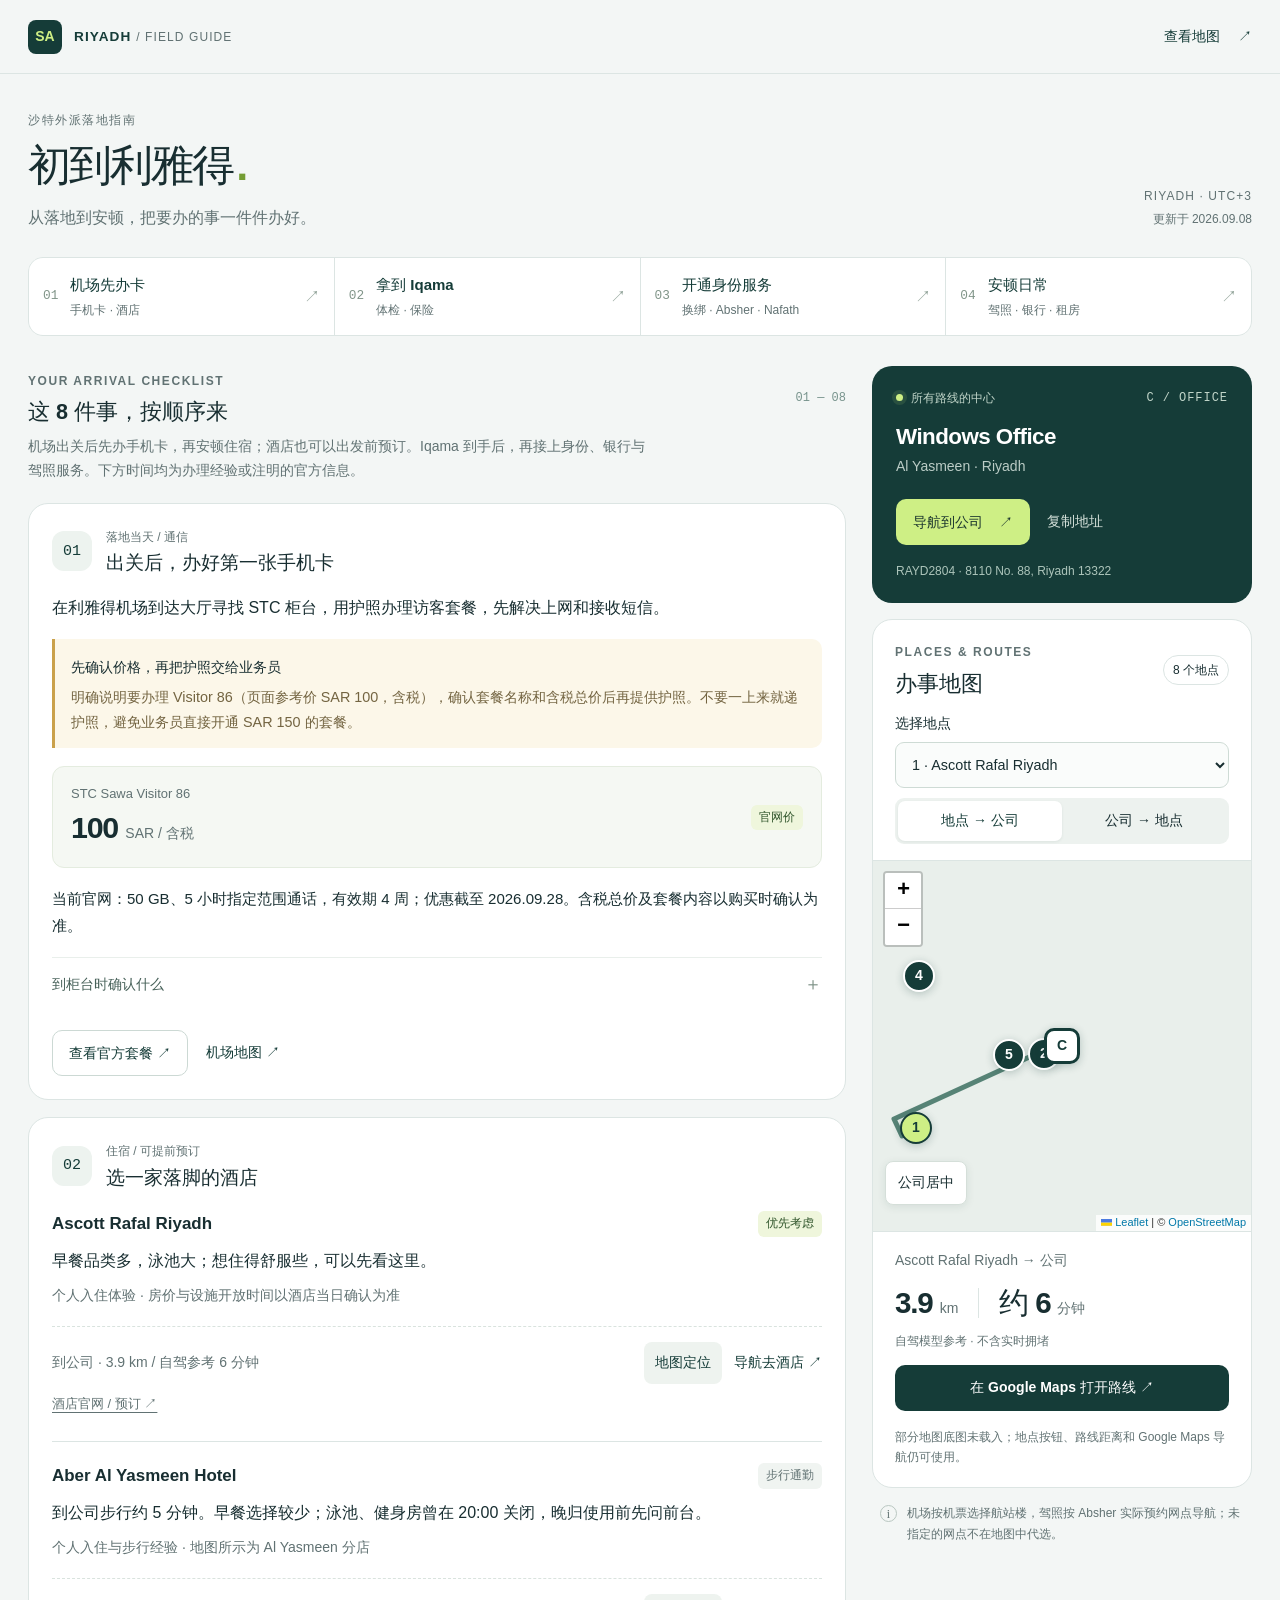
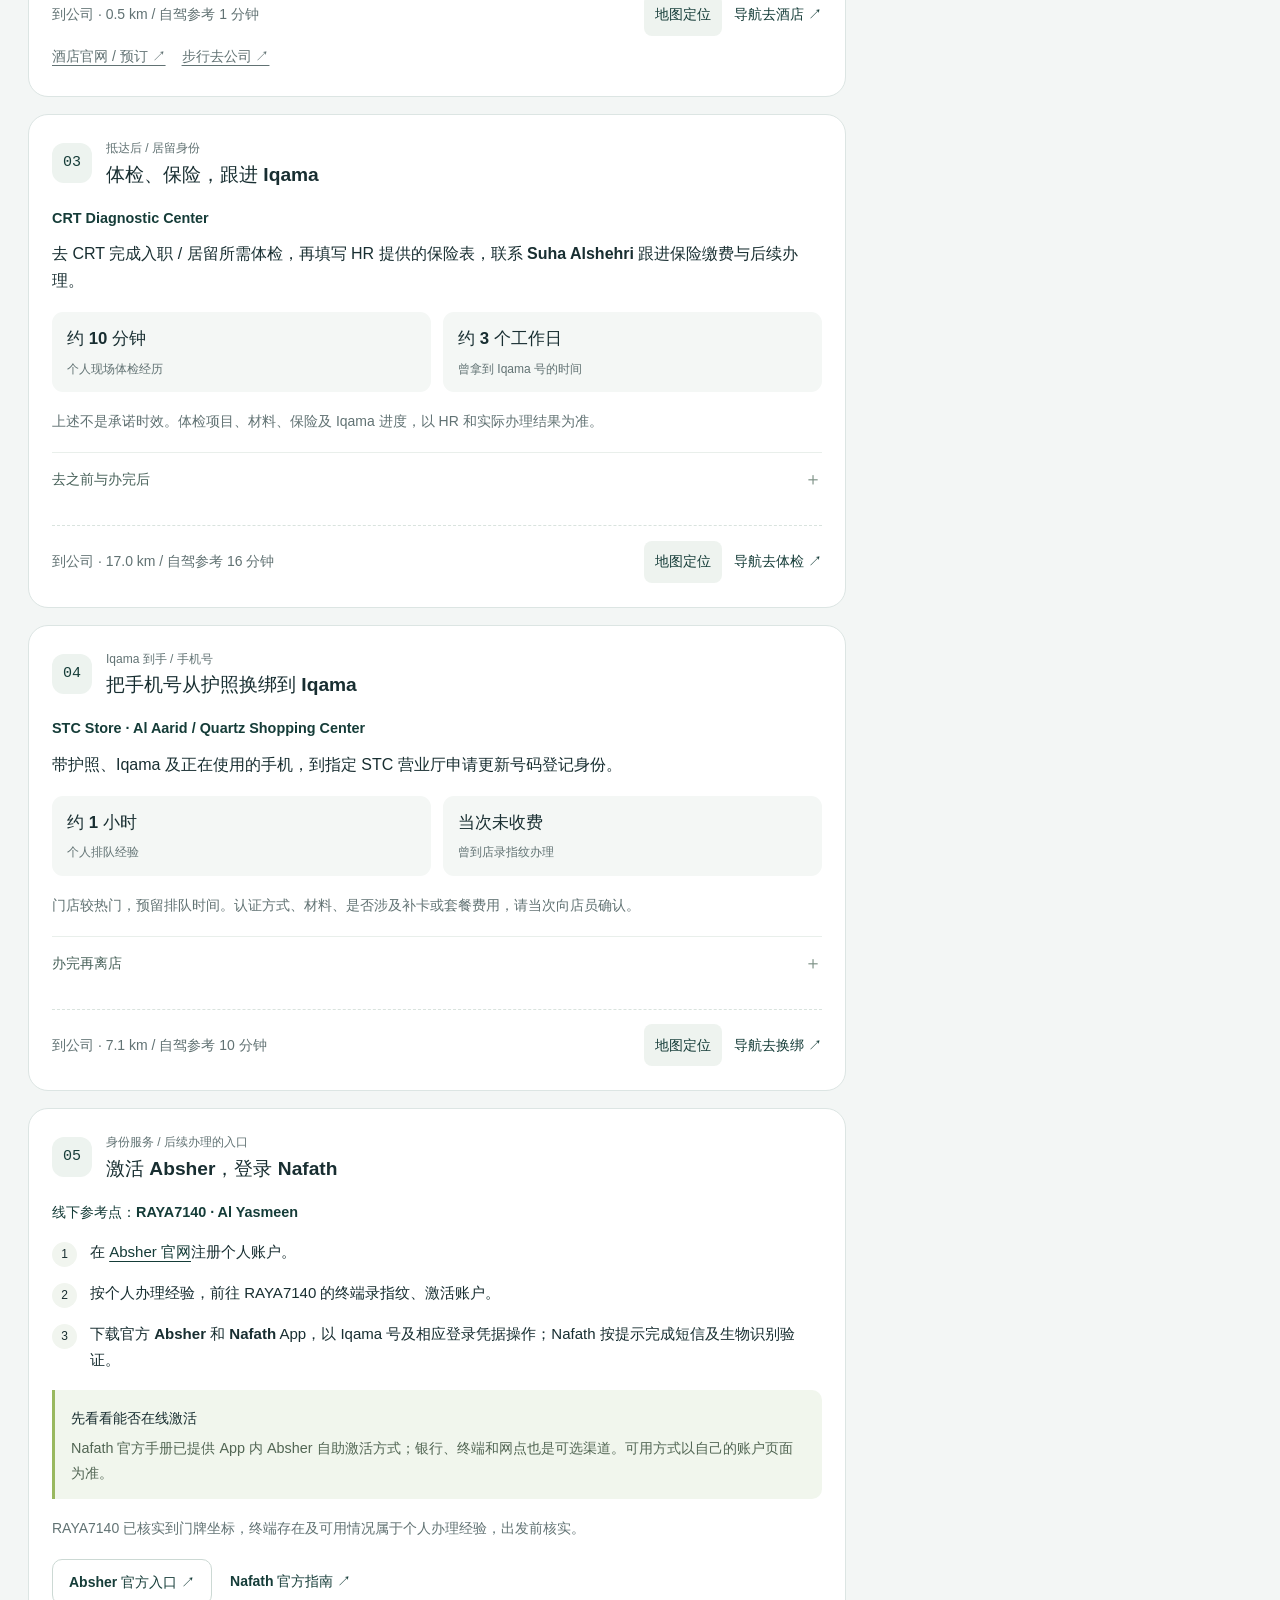
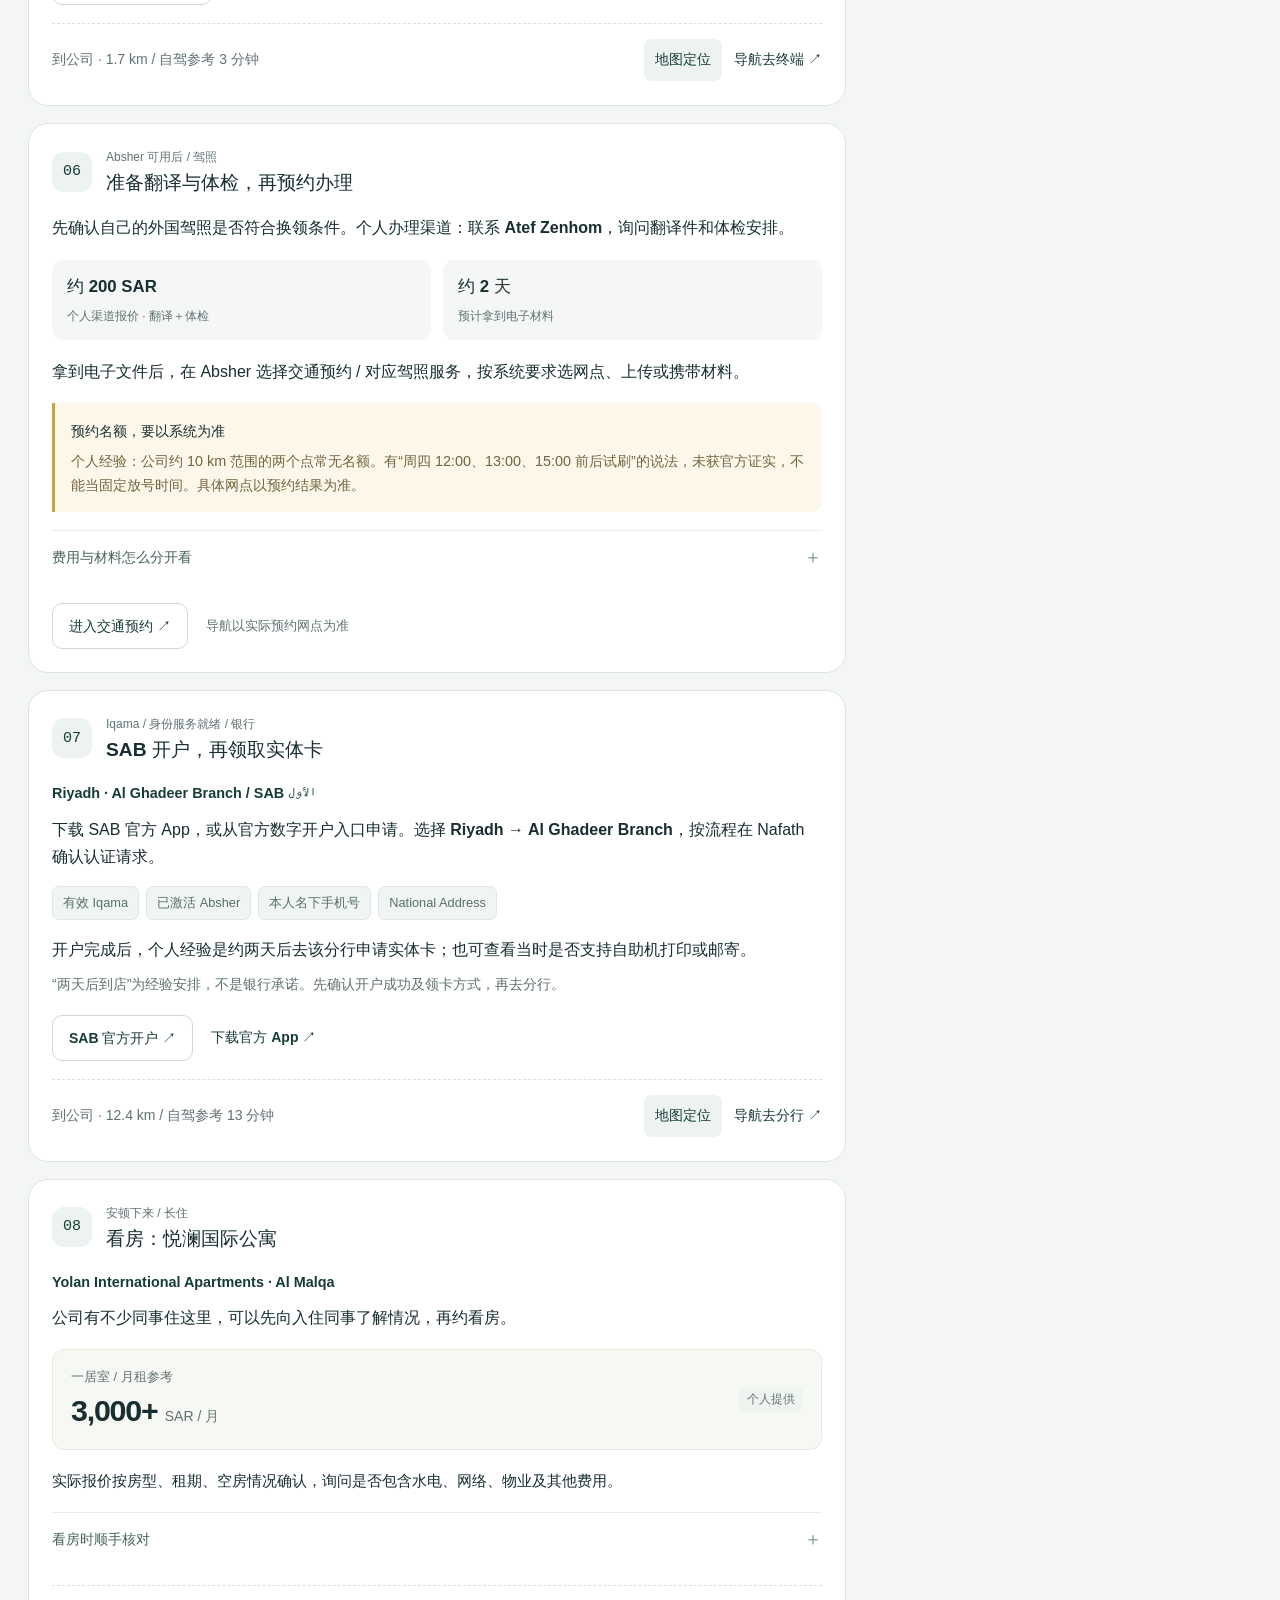
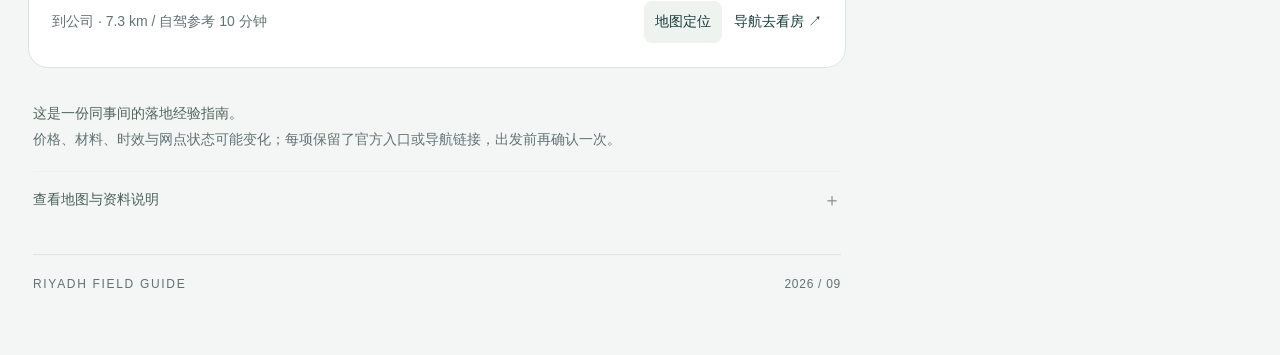
==== commit 8113f670: "Put airport SIM setup first and highlight price confirmation" ====
--- a/saudi-guide/index.html
+++ b/saudi-guide/index.html
@@ -25,7 +25,7 @@
     </div>
 
     <nav class="journey" aria-label="按办理阶段跳转">
-      <a href="#hotels"><span class="phase-number">01</span><span><strong>先住下来</strong><small>酒店 · 手机卡</small></span><span aria-hidden="true">↗</span></a>
+      <a href="#arrival"><span class="phase-number">01</span><span><strong>机场先办卡</strong><small>手机卡 · 酒店</small></span><span aria-hidden="true">↗</span></a>
       <a href="#iqama"><span class="phase-number">02</span><span><strong>拿到 Iqama</strong><small>体检 · 保险</small></span><span aria-hidden="true">↗</span></a>
       <a href="#sim"><span class="phase-number">03</span><span><strong>开通身份服务</strong><small>换绑 · Absher · Nafath</small></span><span aria-hidden="true">↗</span></a>
       <a href="#license"><span class="phase-number">04</span><span><strong>安顿日常</strong><small>驾照 · 银行 · 租房</small></span><span aria-hidden="true">↗</span></a>
@@ -59,21 +59,22 @@
 
       <section class="guide-column" id="guide" aria-label="落地办事清单">
         <div class="guide-heading"><div><p class="eyebrow">YOUR ARRIVAL CHECKLIST</p><h2>这 8 件事，按顺序来</h2></div><span class="guide-counter">01 — 08</span></div>
-        <p class="guide-note">住宿可以提前订；手机卡落地即办。Iqama 到手后，再接上身份、银行与驾照服务。下方时间均为办理经验或注明的官方信息。</p>
+        <p class="guide-note">机场出关后先办手机卡，再安顿住宿；酒店也可以出发前预订。Iqama 到手后，再接上身份、银行与驾照服务。下方时间均为办理经验或注明的官方信息。</p>
+
+        <article id="arrival" class="task-card">
+          <div class="task-title"><span class="task-number">01</span><div><span class="task-stage">落地当天 / 通信</span><h3>出关后，办好第一张手机卡</h3></div></div>
+          <p>在利雅得机场到达大厅寻找 STC 柜台，用护照办理访客套餐，先解决上网和接收短信。</p>
+          <div class="callout amber"><strong>先确认价格，再把护照交给业务员</strong><p>明确说明要办理 Visitor 86（页面参考价 SAR 100，含税），确认套餐名称和含税总价后再提供护照。不要一上来就递护照，避免业务员直接开通 SAR 150 的套餐。</p></div>
+          <div class="price-strip"><div><small>STC Sawa Visitor 86</small><strong>100 <span>SAR / 含税</span></strong></div><span class="tag green">官网价</span></div>
+          <p class="compact">当前官网：50 GB、5 小时指定范围通话，有效期 4 周；优惠截至 2026.09.28。含税总价及套餐内容以购买时确认为准。</p>
+          <details><summary>到柜台时确认什么<span aria-hidden="true">＋</span></summary><div class="detail-body"><ul><li>先确认套餐名称、含税总价、有效期和开通时间；确认后再提供护照。</li><li>现场测试上网、短信，保存号码及办理凭证。</li><li>机场柜台位置按实际到达航站楼确认；拿到 Iqama 后还要更新号码登记身份。</li></ul></div></details>
+          <div class="card-actions"><a class="button button-outline" href="https://www.stc.com.sa/en/personal/mobile/packages/sawa-ziyara.html" target="_blank" rel="noopener">查看官方套餐 ↗</a><a class="text-link" href="https://www.google.com/maps/search/?api=1&amp;query=King+Khalid+International+Airport" target="_blank" rel="noopener">机场地图 ↗</a></div>
+        </article>
 
         <article id="hotels" class="task-card">
-          <div class="task-title"><span class="task-number">01</span><div><span class="task-stage">抵达前 / 住宿</span><h3>先选一家落脚的酒店</h3></div></div>
+          <div class="task-title"><span class="task-number">02</span><div><span class="task-stage">住宿 / 可提前预订</span><h3>选一家落脚的酒店</h3></div></div>
           <div class="hotel-option"><div class="place-heading"><h4>Ascott Rafal Riyadh</h4><span class="tag green">优先考虑</span></div><p>早餐品类多，泳池大；想住得舒服些，可以先看这里。</p><p class="experience">个人入住体验 · 房价与设施开放时间以酒店当日确认为准</p><div class="place-footer"><span class="distance" data-distance="ascott">到公司 · 3.9 km / 参考 6 分钟</span><div class="place-buttons"><button type="button" class="map-button" data-map="ascott">地图定位</button><a class="nav-link" data-nav="ascott" href="https://www.google.com/maps/dir/?api=1&amp;origin=24.821698,46.6516289&amp;destination=24.808857,46.626529&amp;travelmode=driving" target="_blank" rel="noopener">导航去酒店 ↗</a></div></div><a class="source-link" href="https://www.discoverasr.com/en/ascott-the-residence/saudi-arabia/ascott-rafal-olaya-riyadh" target="_blank" rel="noopener">酒店官网 / 预订 ↗</a></div>
           <div class="hotel-option"><div class="place-heading"><h4>Aber Al Yasmeen Hotel</h4><span class="tag">步行通勤</span></div><p>到公司步行约 5 分钟。早餐选择较少；泳池、健身房曾在 20:00 关闭，晚归使用前先问前台。</p><p class="experience">个人入住与步行经验 · 地图所示为 Al Yasmeen 分店</p><div class="place-footer"><span class="distance" data-distance="aber">到公司 · 0.5 km / 参考 1 分钟</span><div class="place-buttons"><button type="button" class="map-button" data-map="aber">地图定位</button><a class="nav-link" data-nav="aber" href="https://www.google.com/maps/dir/?api=1&amp;origin=24.821698,46.6516289&amp;destination=24.8204539,46.6484943&amp;travelmode=driving" target="_blank" rel="noopener">导航去酒店 ↗</a></div></div><div class="inline-links"><a class="source-link" href="https://boudl.com/en/hotel/aber-al-yasmin-hotel" target="_blank" rel="noopener">酒店官网 / 预订 ↗</a><a class="source-link" href="https://www.google.com/maps/dir/?api=1&amp;origin=24.8204539,46.6484943&amp;destination=24.821698,46.6516289&amp;travelmode=walking" target="_blank" rel="noopener">步行去公司 ↗</a></div></div>
-        </article>
-
-        <article id="arrival" class="task-card">
-          <div class="task-title"><span class="task-number">02</span><div><span class="task-stage">落地当天 / 通信</span><h3>出关后，办好第一张手机卡</h3></div></div>
-          <p>在利雅得机场到达大厅寻找 STC 柜台，用护照办理访客套餐，先解决上网和接收短信。</p>
-          <div class="price-strip"><div><small>STC Sawa Visitor 86</small><strong>100 <span>SAR / 含税</span></strong></div><span class="tag green">官网价</span></div>
-          <p class="compact">当前官网：50 GB、5 小时指定范围通话，有效期 4 周；优惠截至 2026.09.28。含税总价及套餐内容以购买时确认为准。</p>
-          <details><summary>到柜台时确认什么<span aria-hidden="true">＋</span></summary><div class="detail-body"><ul><li>确认套餐含税总价、有效期和开通时间。</li><li>现场测试上网、短信，保存号码及办理凭证。</li><li>机场柜台位置按实际到达航站楼确认；拿到 Iqama 后还要更新号码登记身份。</li></ul></div></details>
-          <div class="card-actions"><a class="button button-outline" href="https://www.stc.com.sa/en/personal/mobile/packages/sawa-ziyara.html" target="_blank" rel="noopener">查看官方套餐 ↗</a><a class="text-link" href="https://www.google.com/maps/search/?api=1&amp;query=King+Khalid+International+Airport" target="_blank" rel="noopener">机场地图 ↗</a></div>
         </article>
 
         <article id="iqama" class="task-card">
